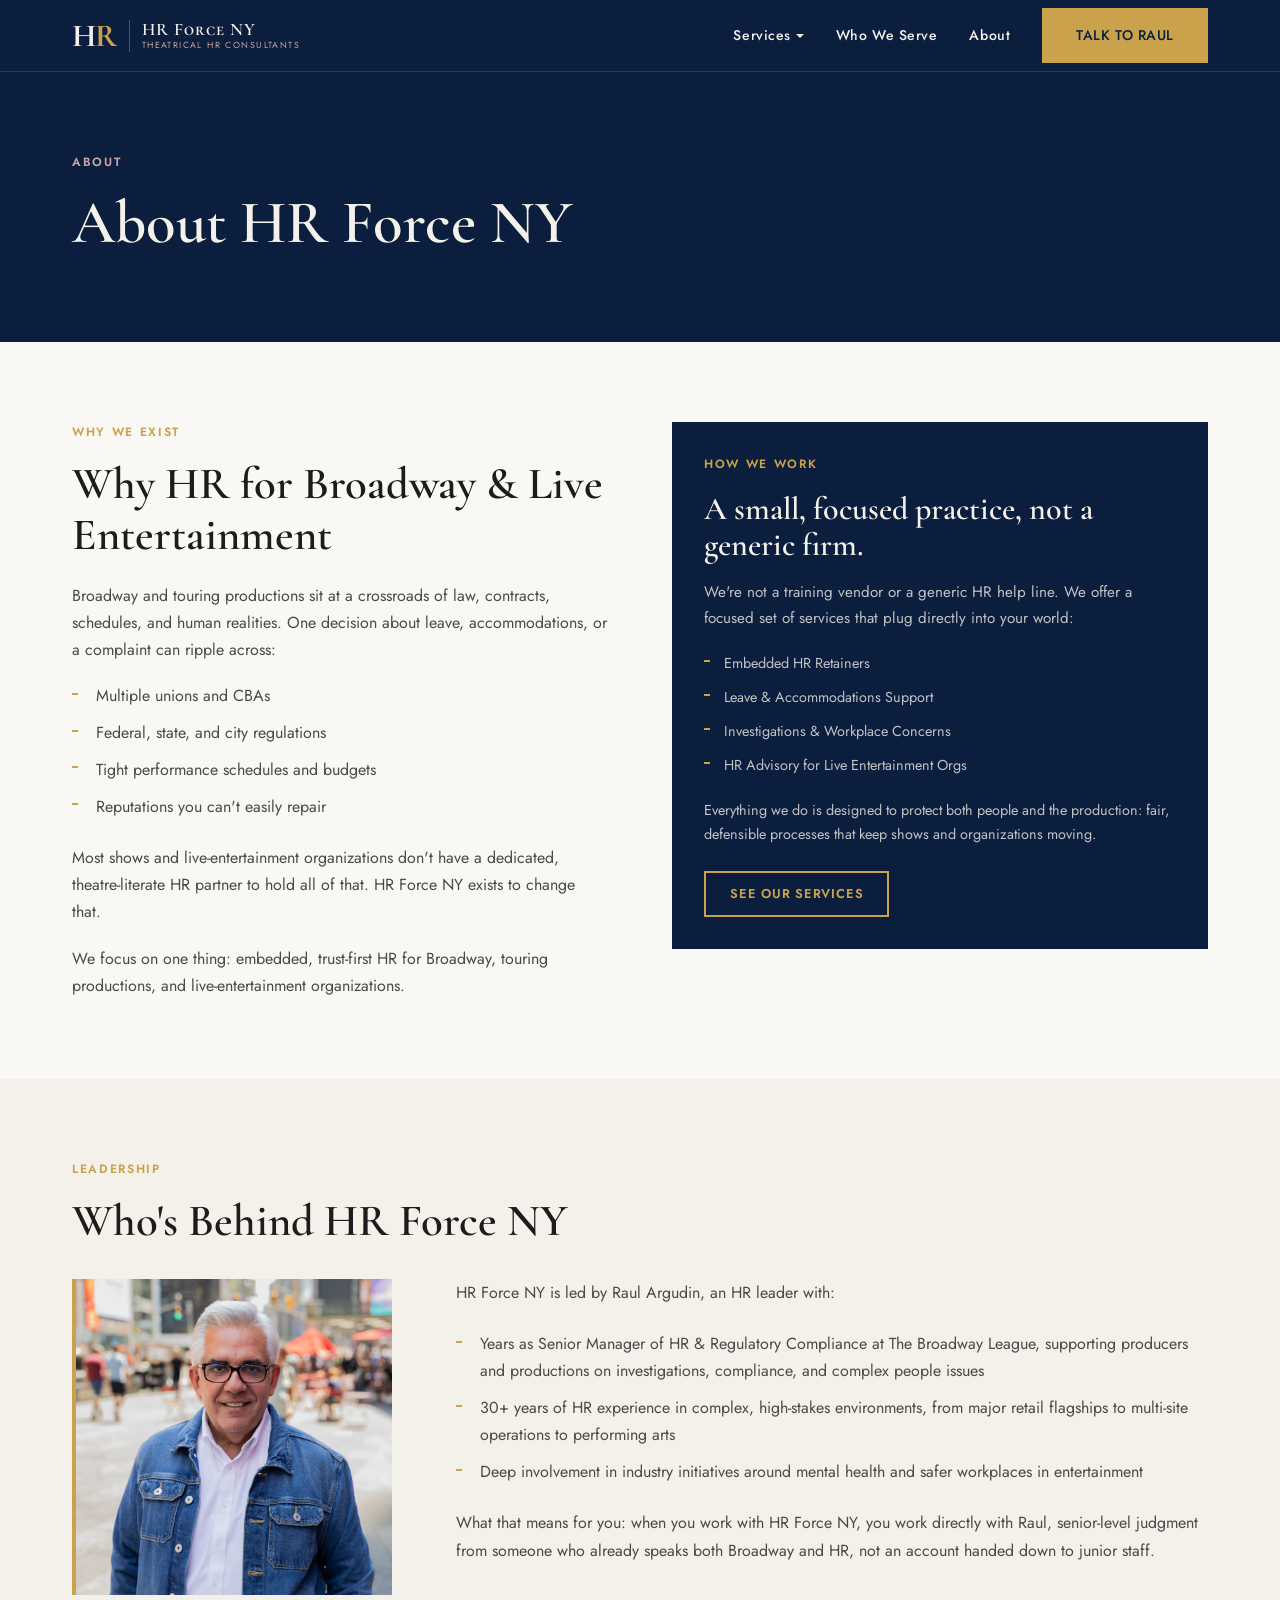
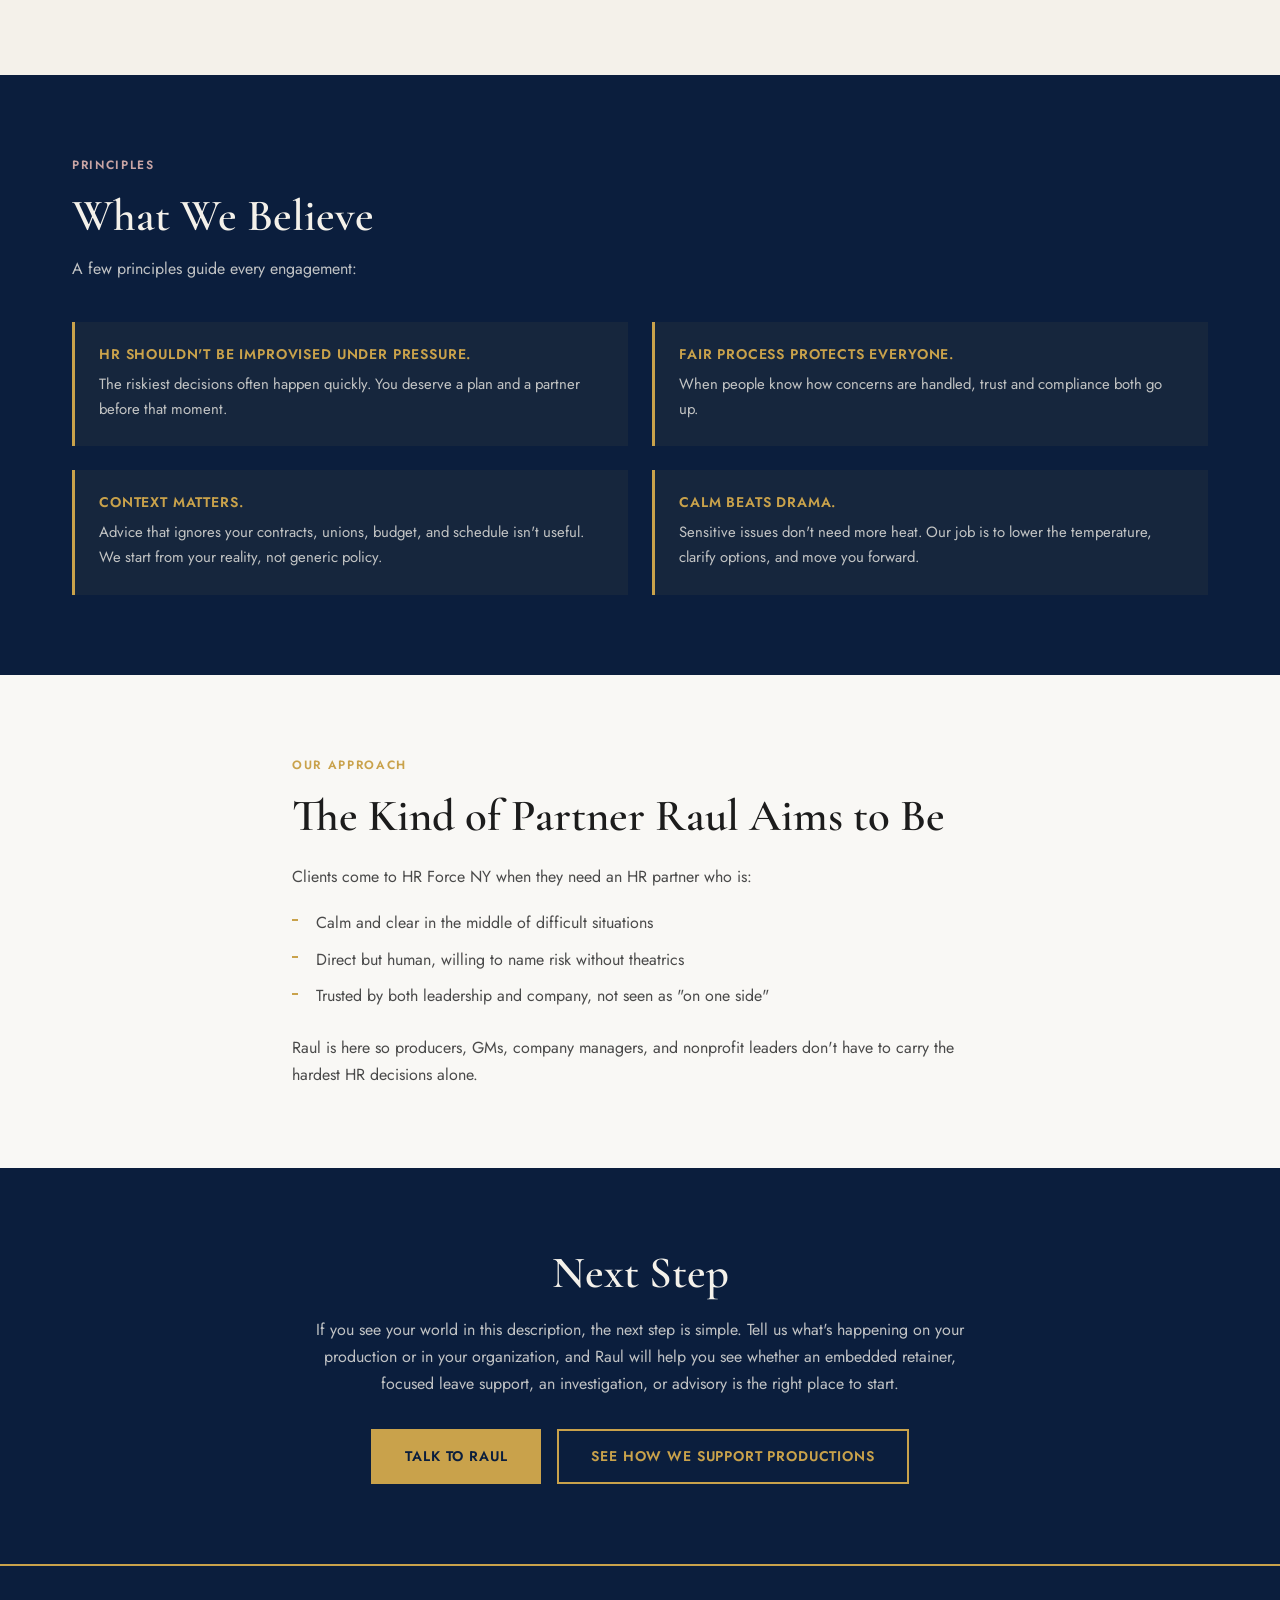
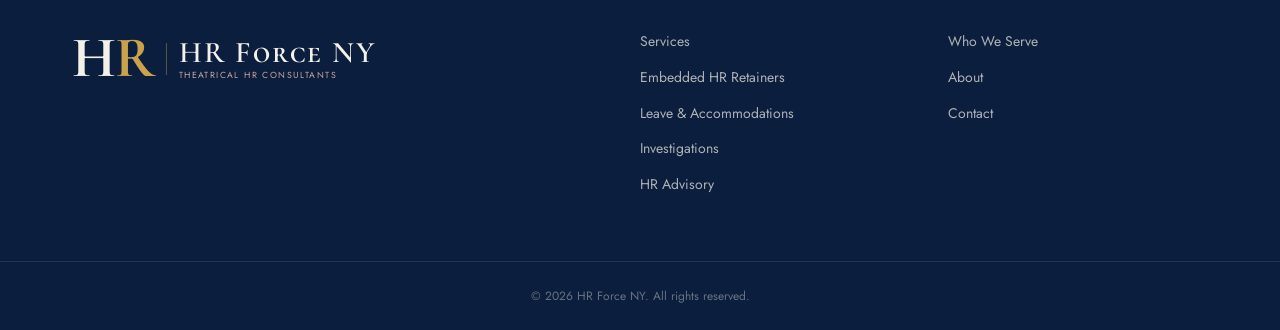
==== about/index.html @ 16d162a9 "Design overhaul: hero, service pages, who we serve, nav, buttons - Full-bleed editorial hero with B&" ====
<!DOCTYPE html>
<html lang="en">
<head>
  <meta charset="UTF-8">
  <meta name="viewport" content="width=device-width, initial-scale=1.0">
  <title>About: HR Force NY</title>
  <link rel="preconnect" href="https://fonts.googleapis.com">
  <link rel="preconnect" href="https://fonts.gstatic.com" crossorigin>
  <link href="https://fonts.googleapis.com/css2?family=Cormorant+Garamond:ital,wght@0,400;0,600;0,700;1,400;1,600&family=Jost:wght@300;400;500;600&display=swap" rel="stylesheet">
  <link rel="stylesheet" href="/css/styles.css">
</head>
<body>

<header class="site-header">
  <div class="header-inner">
    <a href="/" class="logo-wordmark">
      <span class="logo-monogram"><span class="mono-h">H</span><span class="mono-r">R</span></span>
      <span class="logo-divider"></span>
      <span class="logo-text">
        <span class="logo-name">HR Force NY</span>
        <span class="logo-tagline">Theatrical HR Consultants</span>
      </span>
    </a>
    <nav class="main-nav">
      <div class="nav-dropdown">
        <a href="/services/">Services</a>
        <div class="dropdown-menu">
          <a href="/services/embedded-hr-retainers/">Embedded HR Retainers</a>
          <a href="/services/leave-accommodations/">Leave &amp; Accommodations Support</a>
          <a href="/services/investigations/">Investigations &amp; Workplace Concerns</a>
          <a href="/services/advisory/">HR Advisory for Live Entertainment Orgs</a>
        </div>
      </div>
      <a href="/who-we-serve/">Who We Serve</a>
      <a href="/about/">About</a>
      <a href="/contact/" class="btn-gold">Talk to Raul</a>
    </nav>
  </div>
</header>

<!-- HERO -->
<section class="section-navy page-header">
  <div class="container">
    <span class="eyebrow">About</span>
    <h1>About HR Force NY</h1>
  </div>
</section>

<!-- WHY HR FOR BROADWAY -->
<section class="section-page-bg section-pad">
  <div class="container">
    <div style="display:grid;grid-template-columns:1fr 1fr;gap:4rem;align-items:start;">
      <div>
        <span class="eyebrow">Why We Exist</span>
        <h2 style="margin-bottom:1.25rem;">Why HR for Broadway &amp; Live Entertainment</h2>
        <p style="color:var(--text-mid);">Broadway and touring productions sit at a crossroads of law, contracts, schedules, and human realities. One decision about leave, accommodations, or a complaint can ripple across:</p>
        <ul class="bullet-list" style="margin-top:1rem;">
          <li>Multiple unions and CBAs</li>
          <li>Federal, state, and city regulations</li>
          <li>Tight performance schedules and budgets</li>
          <li>Reputations you can't easily repair</li>
        </ul>
        <p style="margin-top:1.5rem;color:var(--text-mid);">Most shows and live-entertainment organizations don't have a dedicated, theatre-literate HR partner to hold all of that. HR Force NY exists to change that.</p>
        <p style="color:var(--text-mid);">We focus on one thing: embedded, trust-first HR for Broadway, touring productions, and live-entertainment organizations.</p>
      </div>
      <div style="padding:2rem;background:var(--navy);color:var(--cream);">
        <span class="eyebrow">How We Work</span>
        <h3 style="color:var(--cream);margin-bottom:1rem;">A small, focused practice, not a generic firm.</h3>
        <p style="color:rgba(244,241,234,0.78);font-size:0.95rem;">We're not a training vendor or a generic HR help line. We offer a focused set of services that plug directly into your world:</p>
        <ul style="margin-top:1rem;display:flex;flex-direction:column;gap:0.6rem;">
          <li style="color:rgba(244,241,234,0.78);font-size:0.9rem;padding-left:1.25rem;position:relative;"><span style="position:absolute;left:0;top:0.6em;width:6px;height:2px;background:var(--gold);display:block;"></span>Embedded HR Retainers</li>
          <li style="color:rgba(244,241,234,0.78);font-size:0.9rem;padding-left:1.25rem;position:relative;"><span style="position:absolute;left:0;top:0.6em;width:6px;height:2px;background:var(--gold);display:block;"></span>Leave &amp; Accommodations Support</li>
          <li style="color:rgba(244,241,234,0.78);font-size:0.9rem;padding-left:1.25rem;position:relative;"><span style="position:absolute;left:0;top:0.6em;width:6px;height:2px;background:var(--gold);display:block;"></span>Investigations &amp; Workplace Concerns</li>
          <li style="color:rgba(244,241,234,0.78);font-size:0.9rem;padding-left:1.25rem;position:relative;"><span style="position:absolute;left:0;top:0.6em;width:6px;height:2px;background:var(--gold);display:block;"></span>HR Advisory for Live Entertainment Orgs</li>
        </ul>
        <p style="margin-top:1.25rem;color:rgba(244,241,234,0.78);font-size:0.9rem;">Everything we do is designed to protect both people and the production: fair, defensible processes that keep shows and organizations moving.</p>
        <div style="margin-top:1.5rem;">
          <a href="/services/" class="btn-outline" style="font-size:0.8rem;padding:0.65rem 1.5rem;">See our services</a>
        </div>
      </div>
    </div>
  </div>
</section>

<!-- WHO'S BEHIND HR FORCE NY -->
<section class="section-cream section-pad">
  <div class="container">
    <span class="eyebrow">Leadership</span>
    <h2 style="margin-bottom:0.5rem;">Who's Behind HR Force NY</h2>
    <div class="leader-bio">
      <div class="leader-photo">
        <img src="/images/raul-portrait.jpg" alt="Raul, founder of HR Force NY">
      </div>
      <div>
        <p style="color:var(--text-mid);margin-bottom:1.5rem;">HR Force NY is led by Raul Argudin, an HR leader with:</p>
        <ul class="bullet-list">
          <li>Years as Senior Manager of HR &amp; Regulatory Compliance at The Broadway League, supporting producers and productions on investigations, compliance, and complex people issues</li>
          <li>30+ years of HR experience in complex, high-stakes environments, from major retail flagships to multi-site operations to performing arts</li>
          <li>Deep involvement in industry initiatives around mental health and safer workplaces in entertainment</li>
        </ul>
        <p style="margin-top:1.5rem;color:var(--text-mid);">What that means for you: when you work with HR Force NY, you work directly with Raul, senior-level judgment from someone who already speaks both Broadway and HR, not an account handed down to junior staff.</p>
      </div>
    </div>
  </div>
</section>

<!-- WHAT WE BELIEVE -->
<section class="section-navy section-pad">
  <div class="container">
    <span class="eyebrow">Principles</span>
    <h2 style="margin-bottom:0.75rem;">What We Believe</h2>
    <p style="color:rgba(244,241,234,0.78);max-width:600px;margin-bottom:0.5rem;">A few principles guide every engagement:</p>
    <div class="principles-grid">
      <div class="principle-card">
        <h4>HR shouldn't be improvised under pressure.</h4>
        <p>The riskiest decisions often happen quickly. You deserve a plan and a partner before that moment.</p>
      </div>
      <div class="principle-card">
        <h4>Fair process protects everyone.</h4>
        <p>When people know how concerns are handled, trust and compliance both go up.</p>
      </div>
      <div class="principle-card">
        <h4>Context matters.</h4>
        <p>Advice that ignores your contracts, unions, budget, and schedule isn't useful. We start from your reality, not generic policy.</p>
      </div>
      <div class="principle-card">
        <h4>Calm beats drama.</h4>
        <p>Sensitive issues don't need more heat. Our job is to lower the temperature, clarify options, and move you forward.</p>
      </div>
    </div>
  </div>
</section>

<!-- THE KIND OF PARTNER -->
<section class="section-page-bg section-pad">
  <div class="container" style="max-width:760px;">
    <span class="eyebrow">Our Approach</span>
    <h2 style="margin-bottom:1.25rem;">The Kind of Partner Raul Aims to Be</h2>
    <p style="color:var(--text-mid);">Clients come to HR Force NY when they need an HR partner who is:</p>
    <ul class="bullet-list" style="margin:1rem 0 1.5rem;">
      <li>Calm and clear in the middle of difficult situations</li>
      <li>Direct but human, willing to name risk without theatrics</li>
      <li>Trusted by both leadership and company, not seen as "on one side"</li>
    </ul>
    <p style="color:var(--text-mid);">Raul is here so producers, GMs, company managers, and nonprofit leaders don't have to carry the hardest HR decisions alone.</p>
  </div>
</section>

<!-- NEXT STEP -->
<section class="section-navy cta-band">
  <div class="container">
    <h2>Next Step</h2>
    <p>If you see your world in this description, the next step is simple. Tell us what's happening on your production or in your organization, and Raul will help you see whether an embedded retainer, focused leave support, an investigation, or advisory is the right place to start.</p>
    <div class="btn-row">
      <a href="/contact/" class="btn-gold">Talk to Raul</a>
      <a href="/services/" class="btn-outline">See how we support productions</a>
    </div>
  </div>
</section>

<footer class="site-footer">
  <div class="footer-inner">
    <div class="footer-logo">
      <a href="/" class="logo-wordmark footer-wordmark">
        <span class="logo-monogram"><span class="mono-h">H</span><span class="mono-r">R</span></span>
        <span class="logo-divider"></span>
        <span class="logo-text">
          <span class="logo-name">HR Force NY</span>
          <span class="logo-tagline">Theatrical HR Consultants</span>
        </span>
      </a>
    </div>
    <nav class="footer-nav">
      <a href="/services/">Services</a>
      <a href="/services/embedded-hr-retainers/">Embedded HR Retainers</a>
      <a href="/services/leave-accommodations/">Leave &amp; Accommodations</a>
      <a href="/services/investigations/">Investigations</a>
      <a href="/services/advisory/">HR Advisory</a>
    </nav>
    <nav class="footer-nav">
      <a href="/who-we-serve/">Who We Serve</a>
      <a href="/about/">About</a>
      <a href="/contact/">Contact</a>
    </nav>
  </div>
  <div class="footer-legal">
    <p>&copy; 2026 HR Force NY. All rights reserved.</p>
  </div>
</footer>

</body>
</html>
---- css/styles.css ----
/* ============================================================
   HR Force NY — Shared Stylesheet
   ============================================================ */

*, *::before, *::after {
  box-sizing: border-box;
  margin: 0;
  padding: 0;
}

:root {
  --navy:     #0B1E3D;
  --gold:     #C9A24B;
  --cream:    #F4F1EA;
  --rose:     #C9A5A5;
  --page-bg:  #F9F8F5;
  --white:    #FFFFFF;
  --text-dark: #1C1C1C;
  --text-mid:  #4A4A4A;
  --text-light: #D4CEC5;
  --max-width: 1200px;
}

html {
  font-size: 16px;
  -webkit-font-smoothing: antialiased;
}

body {
  font-family: 'Jost', sans-serif;
  font-weight: 400;
  color: var(--text-dark);
  background: var(--page-bg);
  line-height: 1.7;
}

img {
  max-width: 100%;
  display: block;
}

a {
  color: inherit;
  text-decoration: none;
}

/* ============================================================
   LAYOUT
   ============================================================ */

.container {
  max-width: var(--max-width);
  margin: 0 auto;
  padding: 0 2rem;
}

.section-navy    { background: var(--navy); color: var(--cream); }
.section-cream   { background: var(--cream); color: var(--text-dark); }
.section-white   { background: var(--white); color: var(--text-dark); }
.section-page-bg { background: var(--page-bg); color: var(--text-dark); }

.section-pad   { padding: 5rem 0; }
.section-pad-lg { padding: 7rem 0; }

/* ============================================================
   TYPOGRAPHY
   ============================================================ */

h1, h2, h3, h4 {
  font-family: 'Cormorant Garamond', Georgia, serif;
  line-height: 1.15;
  font-weight: 600;
}

h1 { font-size: clamp(2.4rem, 5vw, 3.8rem); }
h2 { font-size: clamp(1.8rem, 3.5vw, 2.8rem); }
h3 { font-size: clamp(1.4rem, 2.5vw, 2rem); }
h4 { font-size: 1.2rem; }

p { margin-bottom: 1.2rem; }
p:last-child { margin-bottom: 0; }

.eyebrow {
  font-family: 'Jost', sans-serif;
  font-size: 0.75rem;
  font-weight: 600;
  letter-spacing: 0.14em;
  text-transform: uppercase;
  margin-bottom: 1rem;
  display: block;
}

.section-navy .eyebrow  { color: var(--rose); }
.section-cream .eyebrow { color: var(--gold); }
.section-white .eyebrow { color: var(--gold); }
.section-page-bg .eyebrow { color: var(--gold); }

.section-navy h1,
.section-navy h2,
.section-navy h3,
.section-navy h4 { color: var(--cream); }

.section-navy p,
.section-navy li { color: rgba(244, 241, 234, 0.82); }

ul {
  list-style: none;
}

.bullet-list li {
  padding-left: 1.5rem;
  position: relative;
  margin-bottom: 0.6rem;
  color: var(--text-mid);
}

.bullet-list li::before {
  content: '';
  position: absolute;
  left: 0;
  top: 0.65em;
  width: 6px;
  height: 2px;
  background: var(--gold);
}

.section-navy .bullet-list li { color: rgba(244, 241, 234, 0.82); }
.section-navy .bullet-list li::before { background: var(--gold); }

/* ============================================================
   BUTTONS
   ============================================================ */

.btn-gold {
  display: inline-block;
  background: var(--gold);
  color: var(--navy);
  font-family: 'Jost', sans-serif;
  font-weight: 600;
  font-size: 0.875rem;
  letter-spacing: 0.06em;
  text-transform: uppercase;
  padding: 0.85rem 2rem;
  border: 2px solid var(--gold);
  cursor: pointer;
  transition: background 0.2s, color 0.2s;
  text-decoration: none;
}

.btn-gold:hover {
  background: #b88e3b;
  border-color: #b88e3b;
  color: var(--page-bg);
}

.btn-outline {
  display: inline-block;
  background: transparent;
  color: var(--gold);
  font-family: 'Jost', sans-serif;
  font-weight: 600;
  font-size: 0.875rem;
  letter-spacing: 0.06em;
  text-transform: uppercase;
  padding: 0.85rem 2rem;
  border: 2px solid var(--gold);
  cursor: pointer;
  transition: background 0.2s, color 0.2s;
  text-decoration: none;
}

.btn-outline:hover {
  background: var(--gold);
  color: var(--navy);
}

.btn-row {
  display: flex;
  flex-wrap: wrap;
  gap: 1rem;
  align-items: center;
  margin-top: 2rem;
}

/* ============================================================
   HEADER / NAV
   ============================================================ */

.site-header {
  position: sticky;
  top: 0;
  z-index: 100;
  background: var(--navy);
  height: 72px;
  border-bottom: 1px solid rgba(201, 162, 75, 0.2);
}

.header-inner {
  max-width: var(--max-width);
  margin: 0 auto;
  padding: 0 2rem;
  height: 100%;
  display: flex;
  align-items: center;
  justify-content: space-between;
}

.logo-link img {
  height: 48px;
  width: auto;
}

/* Horizontal text wordmark for nav */
.logo-wordmark {
  display: flex;
  align-items: center;
  gap: 0.75rem;
  text-decoration: none;
  line-height: 1;
}
.logo-wordmark .logo-monogram {
  font-family: 'Cormorant Garamond', serif;
  font-size: 2rem;
  font-weight: 700;
  line-height: 1;
  letter-spacing: -0.02em;
}
.logo-wordmark .logo-monogram .mono-h { color: var(--cream); }
.logo-wordmark .logo-monogram .mono-r { color: var(--gold); }
.logo-wordmark .logo-divider {
  width: 1px;
  height: 32px;
  background: rgba(201,162,75,0.4);
}
.logo-wordmark .logo-text {
  display: flex;
  flex-direction: column;
  gap: 0.15rem;
}
.logo-wordmark .logo-name {
  font-family: 'Cormorant Garamond', serif;
  font-variant-caps: small-caps;
  font-size: 1.1rem;
  font-weight: 600;
  letter-spacing: 0.06em;
  color: var(--cream);
  line-height: 1;
}
.logo-wordmark .logo-tagline {
  font-family: 'Jost', sans-serif;
  font-size: 0.55rem;
  font-weight: 400;
  letter-spacing: 0.16em;
  text-transform: uppercase;
  color: var(--rose);
  line-height: 1;
}

.main-nav {
  display: flex;
  align-items: center;
  gap: 2rem;
}

.main-nav a {
  font-family: 'Jost', sans-serif;
  font-size: 0.875rem;
  font-weight: 500;
  letter-spacing: 0.04em;
  color: var(--cream);
  text-decoration: none;
  transition: color 0.2s;
}

.main-nav a:hover {
  color: var(--gold);
}

.main-nav .btn-gold {
  color: var(--navy);
}

.main-nav .btn-gold:hover {
  color: var(--page-bg);
}

/* Services dropdown */
.nav-dropdown {
  position: relative;
}
.nav-dropdown > a {
  display: flex;
  align-items: center;
  gap: 0.3rem;
}
.nav-dropdown > a::after {
  content: '';
  display: inline-block;
  width: 0;
  height: 0;
  border-left: 4px solid transparent;
  border-right: 4px solid transparent;
  border-top: 4px solid currentColor;
  margin-top: 1px;
  transition: transform 0.2s;
}
.nav-dropdown:hover > a::after,
.nav-dropdown:focus-within > a::after {
  transform: rotate(180deg);
}
.dropdown-menu {
  display: none;
  position: absolute;
  top: 100%;
  left: 0;
  background: var(--navy);
  border: 1px solid rgba(201,162,75,0.3);
  border-top: 2px solid var(--gold);
  min-width: 260px;
  z-index: 200;
  padding: 0.5rem 0;
  padding-top: 0.75rem;
}
.nav-dropdown:hover .dropdown-menu,
.nav-dropdown:focus-within .dropdown-menu {
  display: block;
}
.dropdown-menu a {
  display: block;
  padding: 0.65rem 1.25rem;
  font-size: 0.8rem;
  letter-spacing: 0.03em;
  white-space: nowrap;
  border-bottom: 1px solid rgba(255,255,255,0.05);
}
.dropdown-menu a:last-child {
  border-bottom: none;
}
.dropdown-menu a:hover {
  background: rgba(201,162,75,0.08);
  color: var(--gold);
}

/* ============================================================
   FOOTER
   ============================================================ */

.site-footer {
  background: var(--navy);
  border-top: 2px solid var(--gold);
}

.footer-inner {
  max-width: var(--max-width);
  margin: 0 auto;
  padding: 4rem 2rem;
  display: grid;
  grid-template-columns: 2fr 1fr 1fr;
  gap: 3rem;
}

.footer-logo img {
  height: 52px;
  width: auto;
  margin-bottom: 1rem;
}

.footer-wordmark {
  margin-bottom: 0.5rem;
}

.footer-wordmark .logo-monogram {
  font-size: 3.6rem;
}

.footer-wordmark .logo-name {
  font-size: 1.875rem;
}

.footer-logo p {
  font-family: 'Jost', sans-serif;
  font-size: 0.8rem;
  letter-spacing: 0.08em;
  text-transform: uppercase;
  color: var(--rose);
  margin: 0;
}

.footer-nav {
  display: flex;
  flex-direction: column;
  gap: 0.75rem;
}

.footer-nav a {
  font-family: 'Jost', sans-serif;
  font-size: 0.875rem;
  color: rgba(244, 241, 234, 0.7);
  text-decoration: none;
  transition: color 0.2s;
}

.footer-nav a:hover {
  color: var(--gold);
}

.footer-legal {
  border-top: 1px solid rgba(244, 241, 234, 0.1);
  padding: 1.5rem 2rem;
  text-align: center;
}

.footer-legal p {
  font-family: 'Jost', sans-serif;
  font-size: 0.75rem;
  color: rgba(244, 241, 234, 0.4);
  margin: 0;
}

/* ============================================================
   HERO
   ============================================================ */

.hero {
  padding: 7rem 0 6rem;
}

.hero h1 {
  margin-bottom: 1.5rem;
  max-width: 820px;
}

.hero .subhead {
  font-family: 'Jost', sans-serif;
  font-size: 1.15rem;
  font-weight: 300;
  line-height: 1.75;
  color: rgba(244, 241, 234, 0.78);
  max-width: 620px;
  margin-bottom: 0;
}

/* ============================================================
   SERVICE CARDS
   ============================================================ */

.service-card {
  background: var(--white);
  border-left: 4px solid var(--gold);
  padding: 2rem;
  box-shadow: 0 2px 16px rgba(11, 30, 61, 0.06);
  display: flex;
  flex-direction: column;
  gap: 1rem;
}

.service-card h2,
.service-card h3 {
  font-family: 'Cormorant Garamond', Georgia, serif;
  color: var(--navy);
}

.service-card .card-meta {
  font-family: 'Jost', sans-serif;
  font-size: 0.75rem;
  font-weight: 600;
  letter-spacing: 0.1em;
  text-transform: uppercase;
  color: var(--gold);
  margin-bottom: 0.25rem;
}

.service-card p {
  color: var(--text-mid);
  font-size: 0.95rem;
  margin-bottom: 0;
}

.service-card .card-link {
  font-family: 'Jost', sans-serif;
  font-size: 0.875rem;
  font-weight: 600;
  color: var(--navy);
  letter-spacing: 0.04em;
  text-decoration: none;
  border-bottom: 1px solid var(--gold);
  padding-bottom: 1px;
  align-self: flex-start;
  margin-top: auto;
  transition: color 0.2s;
}

.service-card .card-link:hover { color: var(--gold); }

.grid-2 {
  display: grid;
  grid-template-columns: 1fr 1fr;
  gap: 1.5rem;
}

.grid-3 {
  display: grid;
  grid-template-columns: 1fr 1fr 1fr;
  gap: 1.5rem;
}

/* ============================================================
   PULLQUOTE
   ============================================================ */

.intro-statement {
  font-family: 'Cormorant Garamond', serif;
  font-size: clamp(1.8rem, 3.5vw, 2.8rem);
  font-weight: 600;
  line-height: 1.25;
  color: var(--navy);
  max-width: 700px;
  text-wrap: balance;
}

.gold-rule {
  width: 48px;
  height: 2px;
  background: var(--gold);
  margin: 2rem 0;
}

.intro-body-prose .gold-rule {
  margin: 0.75rem 0;
}

.intro-body-grid {
  display: grid;
  grid-template-columns: 1fr 340px;
  gap: 3rem;
  align-items: start;
}

.intro-body-prose p:not(.intro-statement) {
  font-size: 1rem;
  line-height: 1.78;
  color: var(--text-mid);
}

.intro-body-prose p + p {
  margin-top: 1.1rem;
}

.intro-body-prose strong {
  color: var(--text-dark);
  font-weight: 500;
}

.minefield-card {
  background: var(--navy);
  padding: 2rem 1.75rem;
}

.card-eyebrow {
  font-size: 0.65rem;
  font-weight: 600;
  letter-spacing: 0.14em;
  text-transform: uppercase;
  color: var(--gold);
  margin-bottom: 1.25rem;
}

.pressure-list {
  list-style: none;
  display: flex;
  flex-direction: column;
  gap: 0.85rem;
}

.pressure-list li {
  display: flex;
  align-items: flex-start;
  gap: 0.75rem;
  font-size: 0.875rem;
  line-height: 1.5;
  color: rgba(244, 241, 234, 0.85);
}

.pressure-list li::before {
  content: '';
  flex-shrink: 0;
  width: 18px;
  height: 2px;
  background: var(--gold);
  margin-top: 0.6em;
}

.card-divider {
  width: 100%;
  height: 1px;
  background: rgba(201, 162, 75, 0.2);
  margin: 1.5rem 0;
}

.card-tagline {
  font-family: 'Cormorant Garamond', serif;
  font-style: italic;
  font-weight: 600;
  font-size: 0.925rem;
  line-height: 1.6;
  color: rgba(244, 241, 234, 0.6);
}

.pullquote {
  border-left: 3px solid var(--gold);
  padding: 1.5rem 2rem;
  margin: 2.5rem 0 0;
  background: rgba(201, 162, 75, 0.06);
}

.pullquote blockquote {
  font-family: 'Cormorant Garamond', Georgia, serif;
  font-size: 1.3rem;
  font-style: italic;
  line-height: 1.6;
  color: var(--text-dark);
  margin-bottom: 0.75rem;
}

.pullquote cite {
  font-family: 'Jost', sans-serif;
  font-size: 0.8rem;
  letter-spacing: 0.08em;
  text-transform: uppercase;
  color: var(--rose);
  font-style: normal;
}

/* ============================================================
   DIVIDER RULE
   ============================================================ */

.gold-rule {
  border: none;
  border-top: 2px solid var(--gold);
  margin: 3rem 0;
  opacity: 0.4;
}

/* ============================================================
   WHO WE SERVE — AUDIENCE SECTIONS
   ============================================================ */

.audience-section {
  padding: 4.5rem 0;
}

.audience-inner {
  display: grid;
  grid-template-columns: 1fr 1fr;
  gap: 4rem;
  align-items: start;
  margin-top: 1.5rem;
}

.audience-links {
  display: flex;
  flex-direction: column;
  gap: 0.5rem;
  margin-top: 1.5rem;
}

.audience-links a {
  font-family: 'Jost', sans-serif;
  font-size: 0.875rem;
  font-weight: 600;
  color: var(--gold);
  text-decoration: none;
  border-bottom: 1px solid transparent;
  padding-bottom: 1px;
  align-self: flex-start;
  transition: border-color 0.2s;
}

.audience-links a:hover {
  color: var(--navy);
  border-color: var(--navy);
}

/* ============================================================
   HOW IT WORKS — 3 COLUMN
   ============================================================ */

.how-grid {
  display: grid;
  grid-template-columns: 1fr 1fr 1fr;
  gap: 2rem;
  margin-top: 2.5rem;
}

.how-block h4 {
  font-family: 'Jost', sans-serif;
  font-weight: 600;
  font-size: 0.875rem;
  letter-spacing: 0.08em;
  text-transform: uppercase;
  color: var(--gold);
  margin-bottom: 0.75rem;
}

.how-block p,
.how-block li {
  font-size: 0.93rem;
  color: rgba(244, 241, 234, 0.78);
}

/* ============================================================
   PRINCIPLES / BELIEFS CARDS
   ============================================================ */

.principles-grid {
  display: grid;
  grid-template-columns: 1fr 1fr;
  gap: 1.5rem;
  margin-top: 2.5rem;
}

.principle-card {
  border-left: 3px solid var(--gold);
  padding: 1.5rem;
  background: rgba(201, 162, 75, 0.06);
}

.principle-card h4 {
  font-family: 'Jost', sans-serif;
  font-size: 0.875rem;
  font-weight: 600;
  letter-spacing: 0.06em;
  text-transform: uppercase;
  color: var(--gold);
  margin-bottom: 0.6rem;
}

.principle-card p {
  font-size: 0.93rem;
  color: rgba(244, 241, 234, 0.78);
  margin: 0;
}

/* ============================================================
   CTA BAND
   ============================================================ */

.cta-band {
  padding: 5rem 0;
  text-align: center;
}

.cta-band h2 {
  margin-bottom: 1rem;
}

.cta-band p {
  max-width: 680px;
  margin: 0 auto 2rem;
  color: rgba(244, 241, 234, 0.78);
}

.cta-band .btn-row {
  justify-content: center;
}

/* ============================================================
   WHAT'S INCLUDED — SUBSECTIONS
   ============================================================ */

.included-grid {
  display: grid;
  grid-template-columns: 1fr 1fr;
  gap: 2.5rem;
  margin-top: 2.5rem;
}

.included-item h4 {
  font-family: 'Jost', sans-serif;
  font-size: 0.875rem;
  font-weight: 700;
  letter-spacing: 0.06em;
  text-transform: uppercase;
  color: var(--navy);
  margin-bottom: 0.75rem;
  padding-bottom: 0.5rem;
  border-bottom: 1px solid var(--gold);
}

.included-item p,
.included-item li {
  font-size: 0.93rem;
  color: var(--text-mid);
  margin-bottom: 0.4rem;
}

/* ============================================================
   CONTACT FORM
   ============================================================ */

.contact-layout {
  display: grid;
  grid-template-columns: 1fr 1.6fr;
  gap: 5rem;
  align-items: start;
}

.contact-intro h2 {
  color: var(--navy);
  margin-bottom: 1.25rem;
}

.contact-intro p {
  color: var(--text-mid);
  font-size: 0.95rem;
}

.contact-intro .raul-bullets {
  margin-top: 1.5rem;
}

.contact-form-wrap {
  background: var(--white);
  border-left: 4px solid var(--gold);
  padding: 2.5rem;
  box-shadow: 0 2px 20px rgba(11, 30, 61, 0.07);
}

.form-group {
  margin-bottom: 1.25rem;
}

.form-group label {
  display: block;
  font-family: 'Jost', sans-serif;
  font-size: 0.8rem;
  font-weight: 600;
  letter-spacing: 0.07em;
  text-transform: uppercase;
  color: var(--text-dark);
  margin-bottom: 0.4rem;
}

.form-group input,
.form-group select,
.form-group textarea {
  width: 100%;
  font-family: 'Jost', sans-serif;
  font-size: 0.95rem;
  color: var(--text-dark);
  background: var(--page-bg);
  border: 1px solid #D8D4CC;
  padding: 0.75rem 1rem;
  outline: none;
  transition: border-color 0.2s, box-shadow 0.2s;
  appearance: none;
  -webkit-appearance: none;
}

.form-group select {
  background-image: url("data:image/svg+xml,%3Csvg xmlns='http://www.w3.org/2000/svg' width='12' height='8' viewBox='0 0 12 8'%3E%3Cpath d='M1 1l5 5 5-5' stroke='%234A4A4A' stroke-width='1.5' fill='none'/%3E%3C/svg%3E");
  background-repeat: no-repeat;
  background-position: right 1rem center;
  padding-right: 2.5rem;
}

.form-group input:focus,
.form-group select:focus,
.form-group textarea:focus {
  border-color: var(--gold);
  box-shadow: 0 0 0 2px rgba(201, 162, 75, 0.2);
}

.form-group textarea {
  min-height: 120px;
  resize: vertical;
}

.form-submit {
  margin-top: 1.5rem;
}

.form-submit .btn-gold {
  width: 100%;
  text-align: center;
  border: none;
  font-size: 0.875rem;
  padding: 1rem 2rem;
  cursor: pointer;
}

.prefer-email {
  margin-top: 2.5rem;
  padding-top: 2rem;
  border-top: 1px solid rgba(201, 162, 75, 0.3);
}

.prefer-email h3 {
  font-family: 'Jost', sans-serif;
  font-size: 0.875rem;
  font-weight: 600;
  letter-spacing: 0.06em;
  text-transform: uppercase;
  color: var(--navy);
  margin-bottom: 0.5rem;
}

.prefer-email p {
  font-size: 0.9rem;
  color: var(--text-mid);
  margin: 0;
}

/* ============================================================
   HERO BILLBOARD (homepage — two-column, photo bleeds right edge)
   ============================================================ */

.hero-billboard {
  position: relative;
  background: var(--navy);
  display: flex;
  align-items: center;
  min-height: 640px;
  overflow: hidden;
}

.hero-billboard__photo {
  position: absolute;
  inset: 0;
  overflow: hidden;
}

/* Gradient: 100% navy on left, linear fade to transparent at ~62% */
.hero-billboard__photo::before {
  content: '';
  position: absolute;
  inset: 0;
  background: linear-gradient(to right, var(--navy) 0%, var(--navy) 48%, transparent 82%);
  z-index: 1;
  pointer-events: none;
}

.hero-billboard__photo img {
  position: absolute;
  height: 155%;
  width: auto;
  max-width: none;
  top: -45%;
  right: calc(26vw - 607px);
}

.hero-billboard__text {
  position: relative;
  z-index: 2;
  display: flex;
  flex-direction: column;
  justify-content: center;
  padding: 5rem 2rem 5rem max(2rem, calc((100vw - 1200px) / 2 + 2rem));
  max-width: 920px;
  color: var(--cream);
}

.hero-billboard__text .eyebrow { color: var(--rose); }

.hero-billboard__text h1 {
  color: var(--cream);
  font-size: 2.8rem;
  max-width: 700px;
  margin-bottom: 1.25rem;
}

.hero-billboard__text .subhead {
  font-family: 'Jost', sans-serif;
  font-size: 1.1rem;
  font-weight: 300;
  line-height: 1.75;
  color: rgba(244, 241, 234, 0.78);
  max-width: 500px;
  margin-bottom: 0;
}

/* ============================================================
   PHOTO / PORTRAIT TREATMENTS
   ============================================================ */

/* About leadership bio */
.leader-bio {
  display: grid;
  grid-template-columns: 320px 1fr;
  gap: 4rem;
  align-items: start;
  margin-top: 2rem;
}

.leader-photo {
  position: sticky;
  top: 96px;
}

.leader-photo img {
  width: 100%;
  display: block;
  border-left: 4px solid var(--gold);
}

/* Contact portrait */
.contact-portrait {
  margin-bottom: 1.5rem;
}

.contact-portrait img {
  width: 100%;
  max-width: 300px;
  border-left: 3px solid var(--gold);
}

/* ============================================================
   PAGE HEADER (non-hero interior pages)
   ============================================================ */

.page-header {
  padding: 5rem 0 4rem;
}

.page-header h1 {
  margin-bottom: 1.25rem;
}

.page-header .lead {
  font-family: 'Jost', sans-serif;
  font-size: 1.1rem;
  font-weight: 300;
  color: rgba(244, 241, 234, 0.78);
  max-width: 680px;
}

/* ============================================================
   INLINE LINK STYLE
   ============================================================ */

.text-link {
  color: var(--gold);
  border-bottom: 1px solid rgba(201, 162, 75, 0.4);
  padding-bottom: 1px;
  transition: border-color 0.2s;
}

.text-link:hover { border-color: var(--gold); }

/* ============================================================
   RESPONSIVE
   ============================================================ */


@media (max-width: 900px) {
  .grid-2,
  .grid-3,
  .how-grid,
  .principles-grid,
  .included-grid,
  .audience-inner,
  .footer-inner,
  .contact-layout,
  .hero-split,
  .leader-bio {
    grid-template-columns: 1fr;
    gap: 2rem;
  }

  .hero-billboard {
    min-height: auto;
    align-items: center;
  }

  .hero-billboard__photo {
    display: none;
  }

  .hero-billboard__text {
    padding: 4rem 2rem;
    max-width: 100%;
  }

  .hero-billboard__text h1 {
    font-size: clamp(1.75rem, 5vw, 2.8rem);
  }

  .leader-photo {
    position: static;
    max-width: 320px;
  }

  .footer-inner {
    padding: 3rem 2rem;
  }
}

@media (max-width: 768px) {
  .intro-body-grid {
    grid-template-columns: 1fr;
    gap: 2rem;
  }

  .main-nav {
    gap: 1rem;
  }

  .main-nav a:not(.btn-gold) {
    display: none;
  }

  h1 { font-size: 2.2rem; }
  h2 { font-size: 1.75rem; }

  .hero { padding: 4rem 0; }
  .section-pad { padding: 3.5rem 0; }
  .section-pad-lg { padding: 4.5rem 0; }

  .contact-form-wrap { padding: 1.5rem; }
}
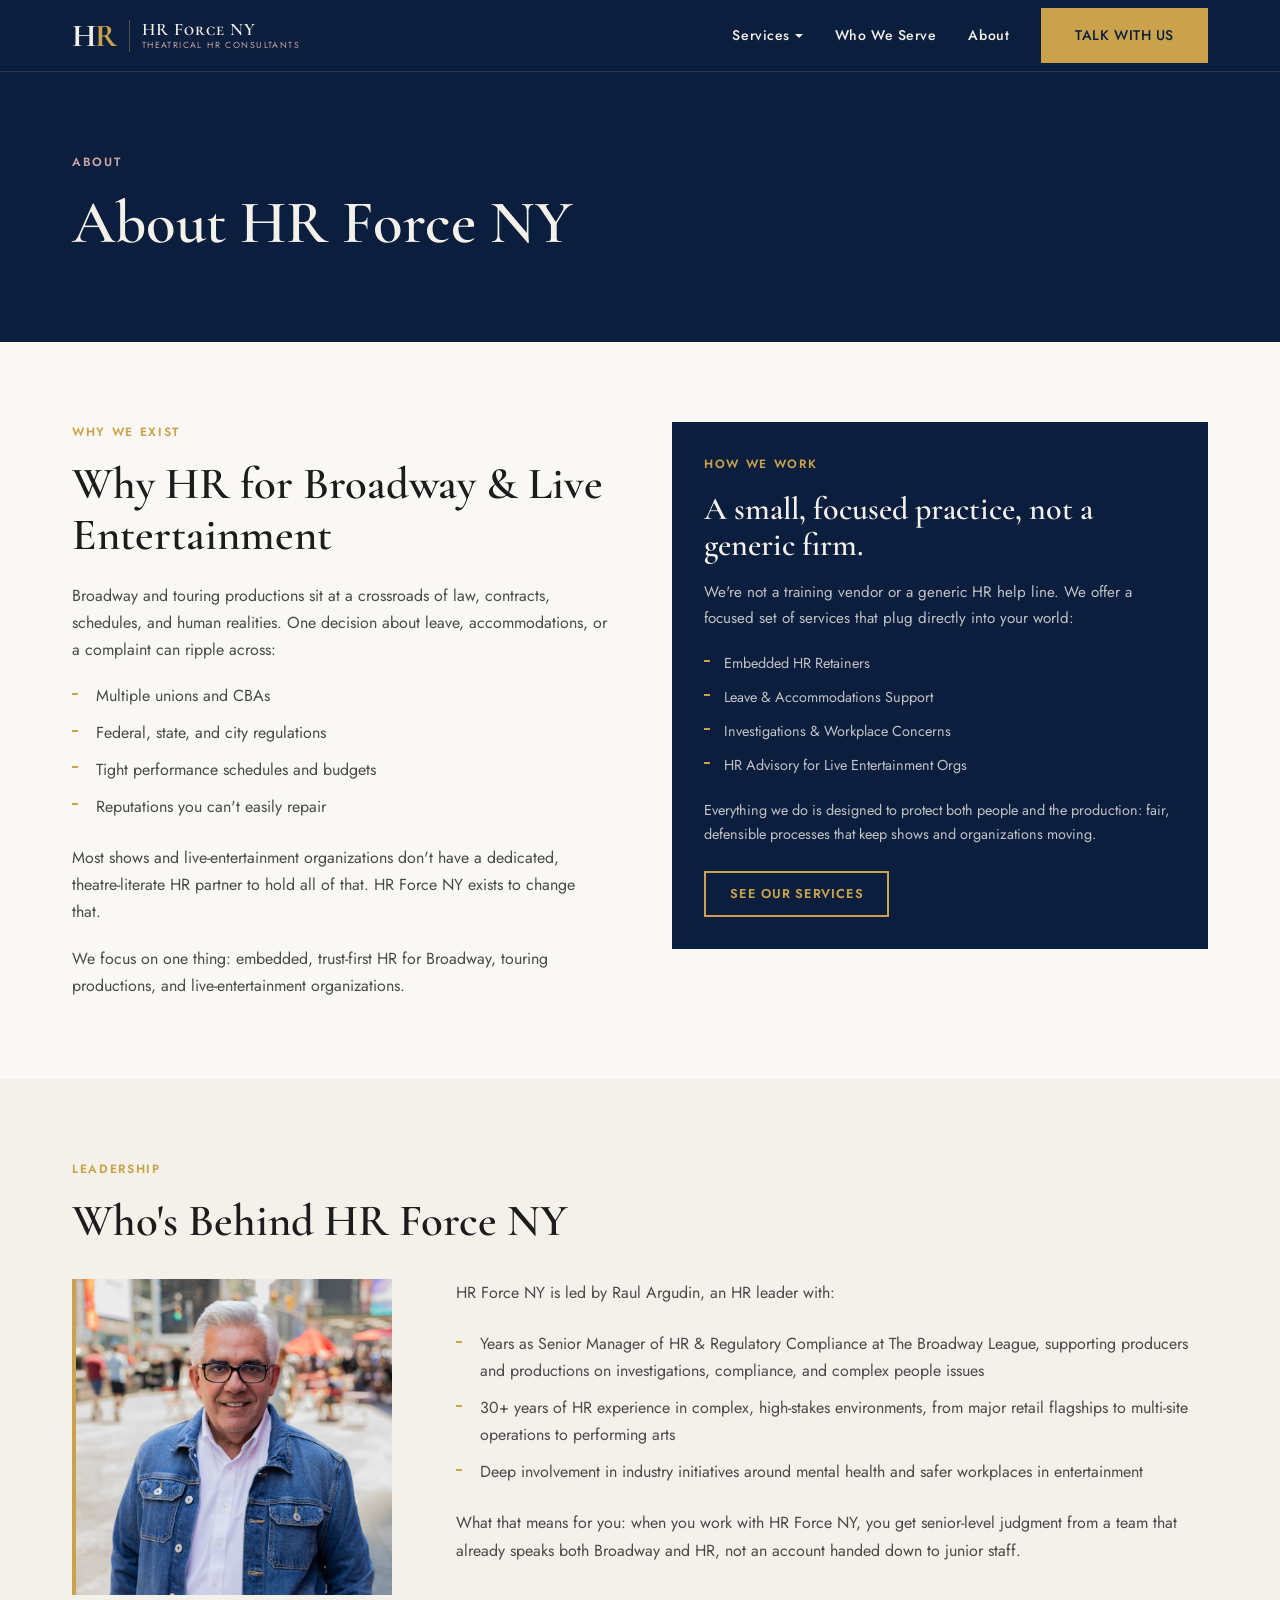
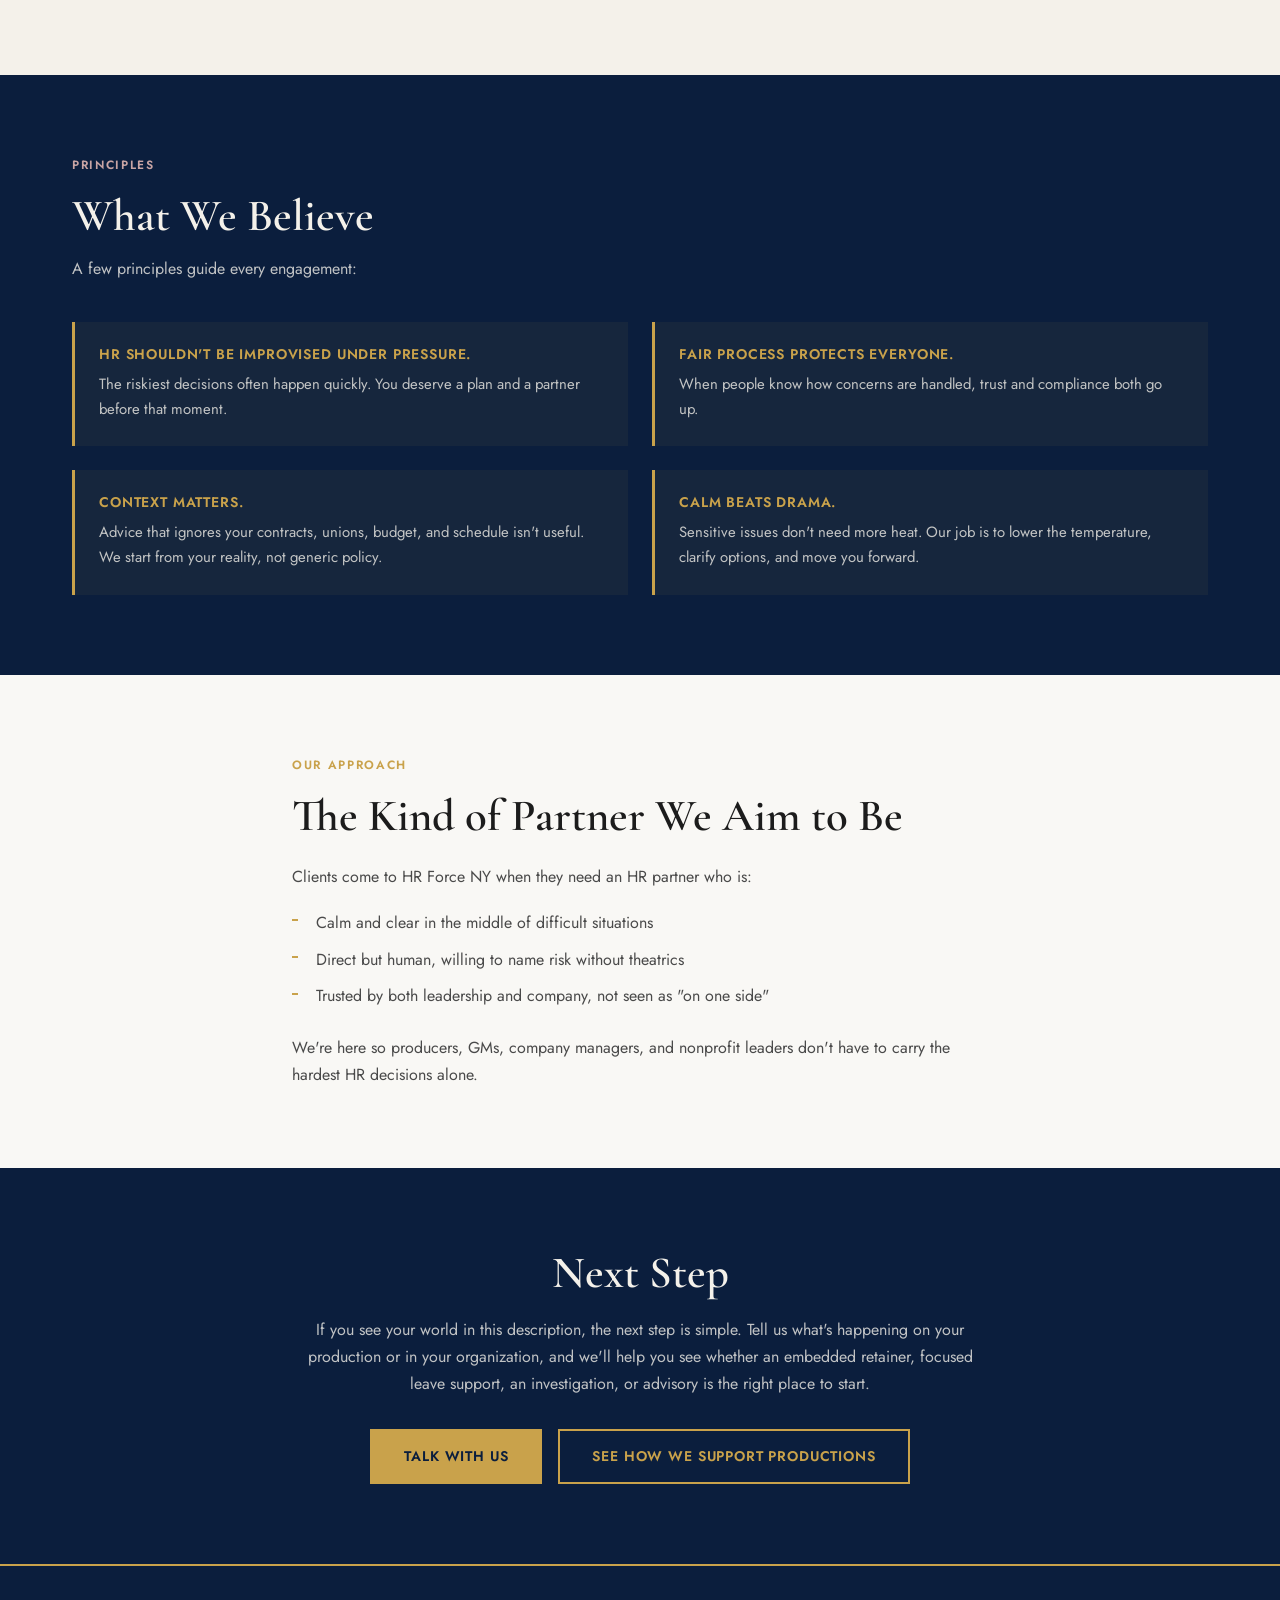
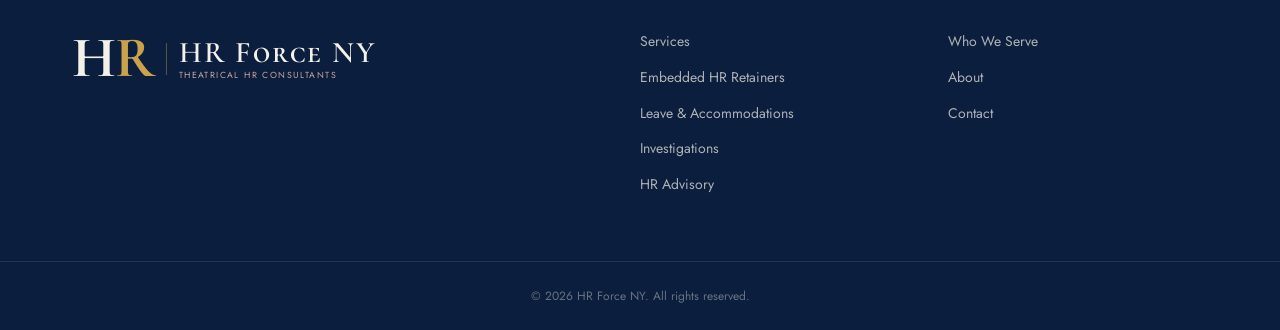
==== commit 27b94304: "Copy revisions: plural voice, CTA rewrite, audience and service edits Sitewide: - Replace all 22 "Ta" ====
--- a/about/index.html
+++ b/about/index.html
@@ -33,7 +33,7 @@
       </div>
       <a href="/who-we-serve/">Who We Serve</a>
       <a href="/about/">About</a>
-      <a href="/contact/" class="btn-gold">Talk to Raul</a>
+      <a href="/contact/" class="btn-gold">Talk with us</a>
     </nav>
   </div>
 </header>
@@ -98,7 +98,7 @@
           <li>30+ years of HR experience in complex, high-stakes environments, from major retail flagships to multi-site operations to performing arts</li>
           <li>Deep involvement in industry initiatives around mental health and safer workplaces in entertainment</li>
         </ul>
-        <p style="margin-top:1.5rem;color:var(--text-mid);">What that means for you: when you work with HR Force NY, you work directly with Raul, senior-level judgment from someone who already speaks both Broadway and HR, not an account handed down to junior staff.</p>
+        <p style="margin-top:1.5rem;color:var(--text-mid);">What that means for you: when you work with HR Force NY, you get senior-level judgment from a team that already speaks both Broadway and HR, not an account handed down to junior staff.</p>
       </div>
     </div>
   </div>
@@ -135,14 +135,14 @@
 <section class="section-page-bg section-pad">
   <div class="container" style="max-width:760px;">
     <span class="eyebrow">Our Approach</span>
-    <h2 style="margin-bottom:1.25rem;">The Kind of Partner Raul Aims to Be</h2>
+    <h2 style="margin-bottom:1.25rem;">The Kind of Partner We Aim to Be</h2>
     <p style="color:var(--text-mid);">Clients come to HR Force NY when they need an HR partner who is:</p>
     <ul class="bullet-list" style="margin:1rem 0 1.5rem;">
       <li>Calm and clear in the middle of difficult situations</li>
       <li>Direct but human, willing to name risk without theatrics</li>
       <li>Trusted by both leadership and company, not seen as "on one side"</li>
     </ul>
-    <p style="color:var(--text-mid);">Raul is here so producers, GMs, company managers, and nonprofit leaders don't have to carry the hardest HR decisions alone.</p>
+    <p style="color:var(--text-mid);">We're here so producers, GMs, company managers, and nonprofit leaders don't have to carry the hardest HR decisions alone.</p>
   </div>
 </section>
 
@@ -150,9 +150,9 @@
 <section class="section-navy cta-band">
   <div class="container">
     <h2>Next Step</h2>
-    <p>If you see your world in this description, the next step is simple. Tell us what's happening on your production or in your organization, and Raul will help you see whether an embedded retainer, focused leave support, an investigation, or advisory is the right place to start.</p>
+    <p>If you see your world in this description, the next step is simple. Tell us what's happening on your production or in your organization, and we'll help you see whether an embedded retainer, focused leave support, an investigation, or advisory is the right place to start.</p>
     <div class="btn-row">
-      <a href="/contact/" class="btn-gold">Talk to Raul</a>
+      <a href="/contact/" class="btn-gold">Talk with us</a>
       <a href="/services/" class="btn-outline">See how we support productions</a>
     </div>
   </div>
--- a/css/styles.css
+++ b/css/styles.css
@@ -978,6 +978,10 @@
   color: rgba(244, 241, 234, 0.78);
   max-width: 500px;
   margin-bottom: 0;
+}
+
+.hero-billboard__text .subhead + .subhead {
+  margin-top: 1.1rem;
 }
 
 /* ============================================================
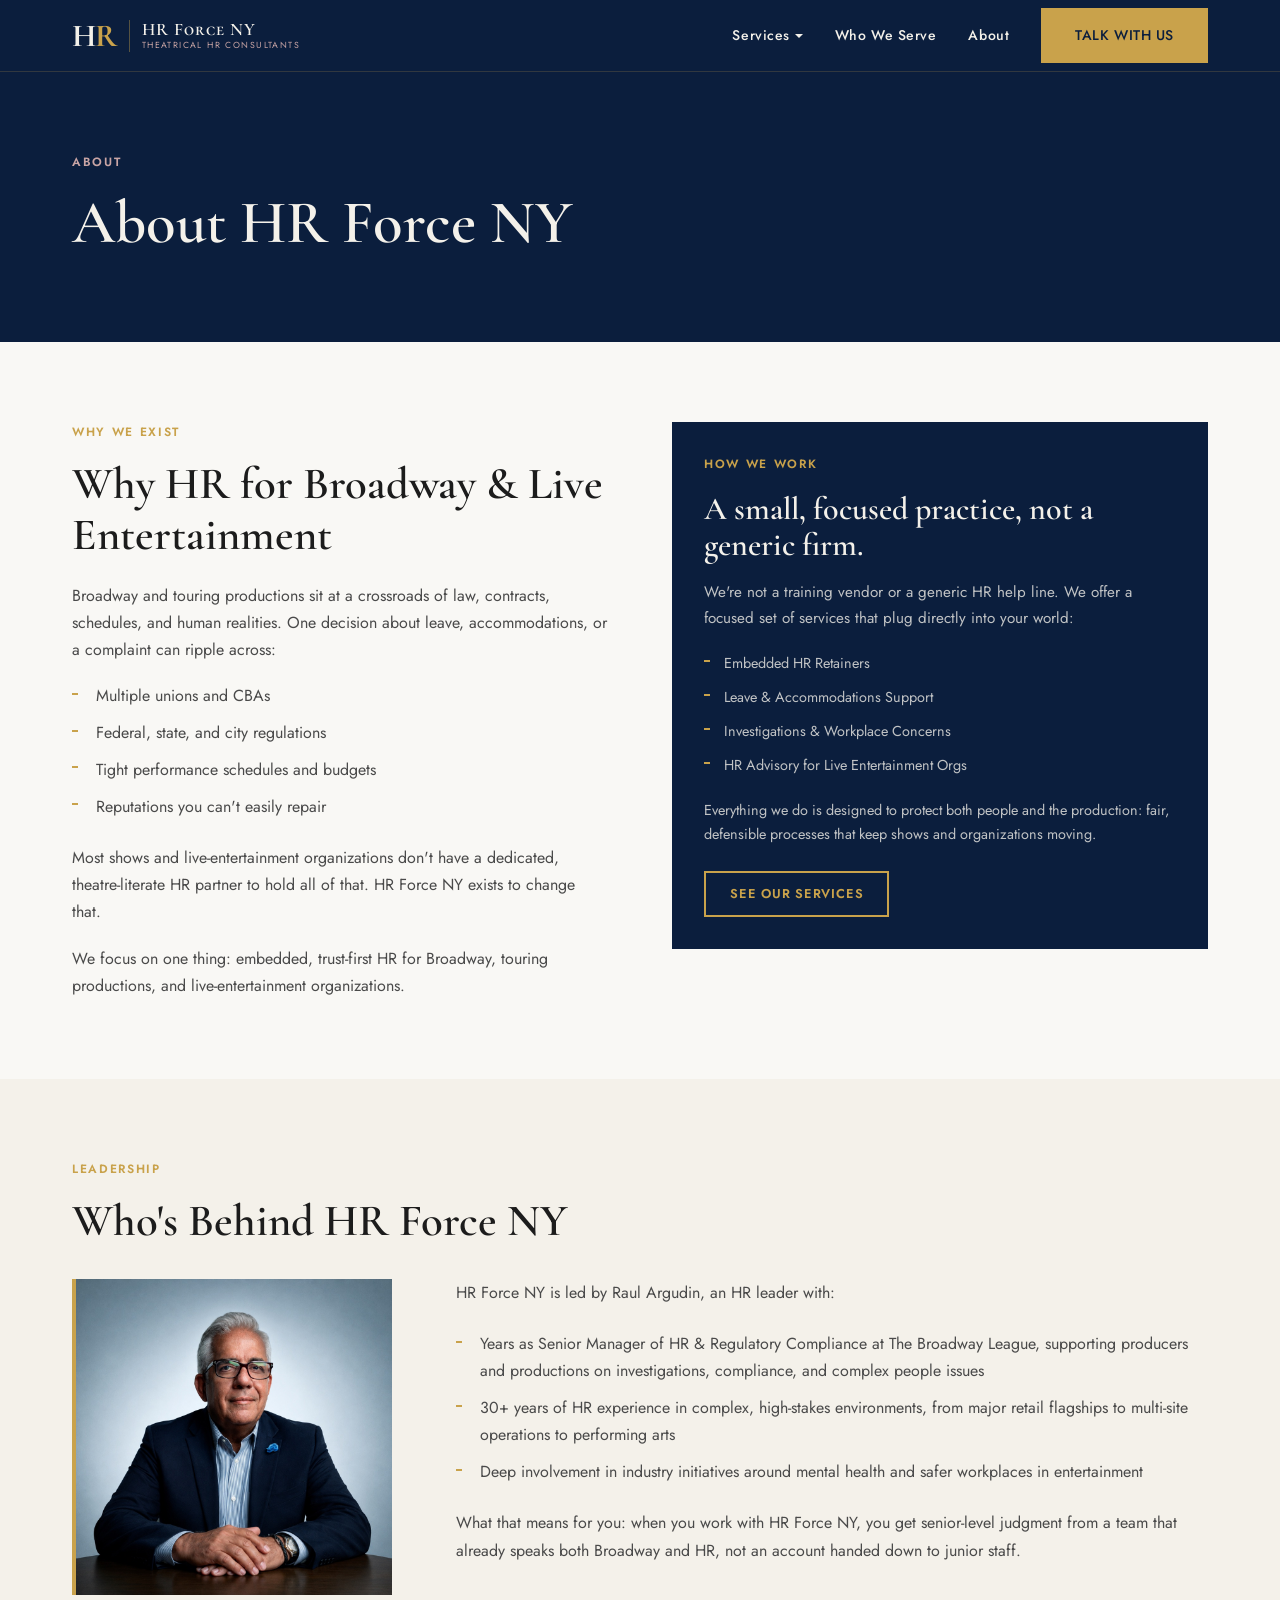
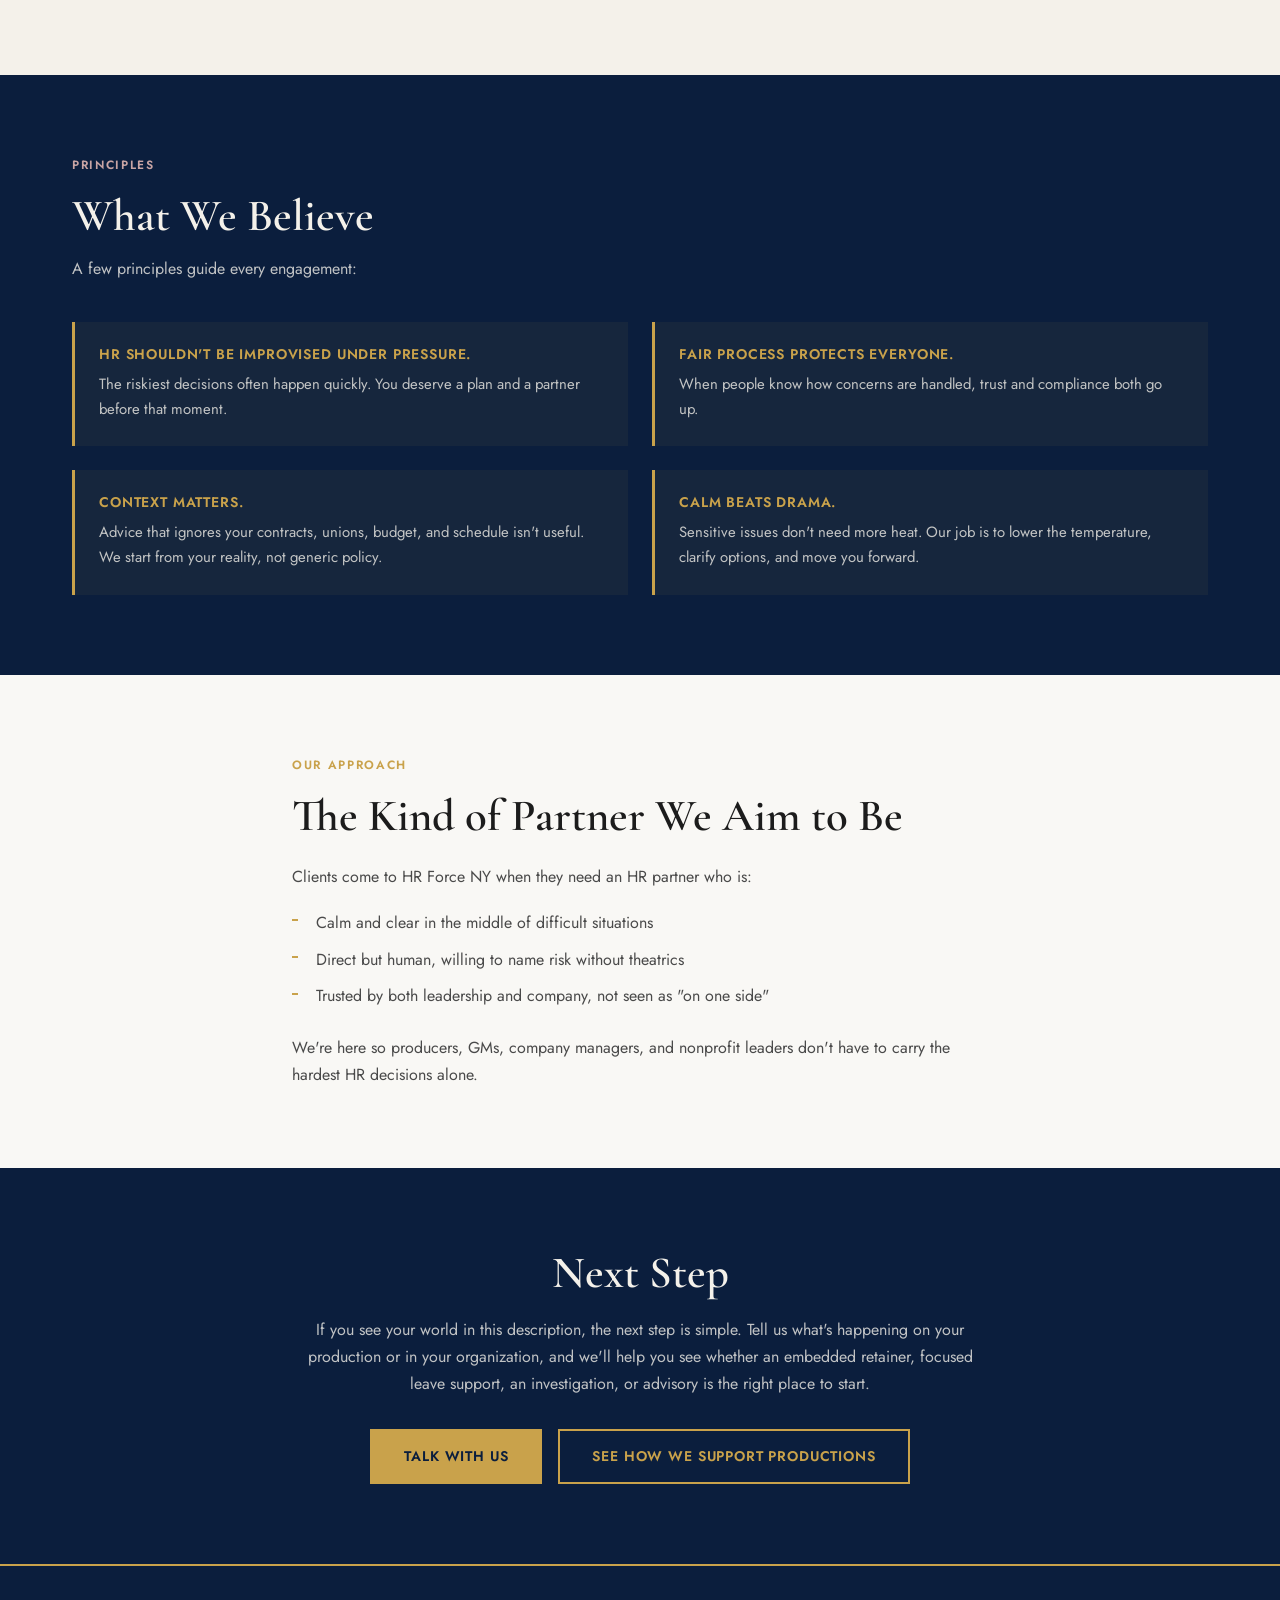
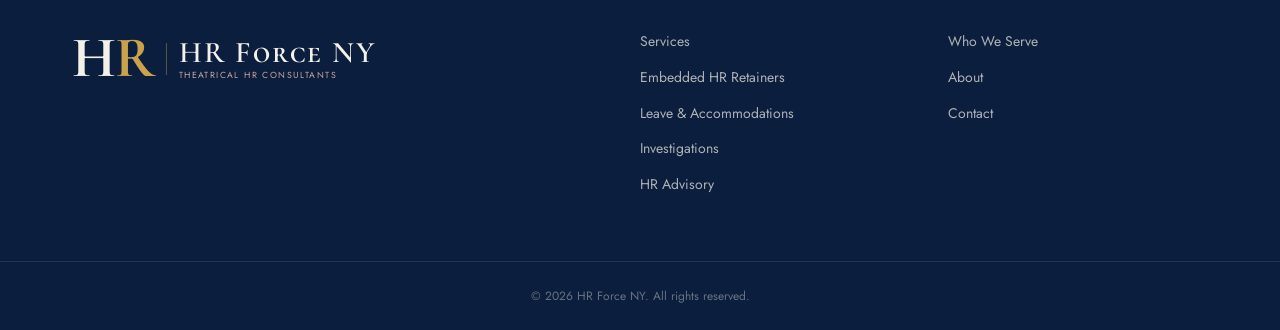
==== commit 7fe83eb5: "Add formal studio portrait to About page Replaces the casual street portrait in the "Who's Behind HR" ====
--- a/about/index.html
+++ b/about/index.html
@@ -89,7 +89,7 @@
     <h2 style="margin-bottom:0.5rem;">Who's Behind HR Force NY</h2>
     <div class="leader-bio">
       <div class="leader-photo">
-        <img src="/images/raul-portrait.jpg" alt="Raul, founder of HR Force NY">
+        <img src="/images/raul-portrait-formal.jpg" alt="Raul Argudin, founder of HR Force NY">
       </div>
       <div>
         <p style="color:var(--text-mid);margin-bottom:1.5rem;">HR Force NY is led by Raul Argudin, an HR leader with:</p>
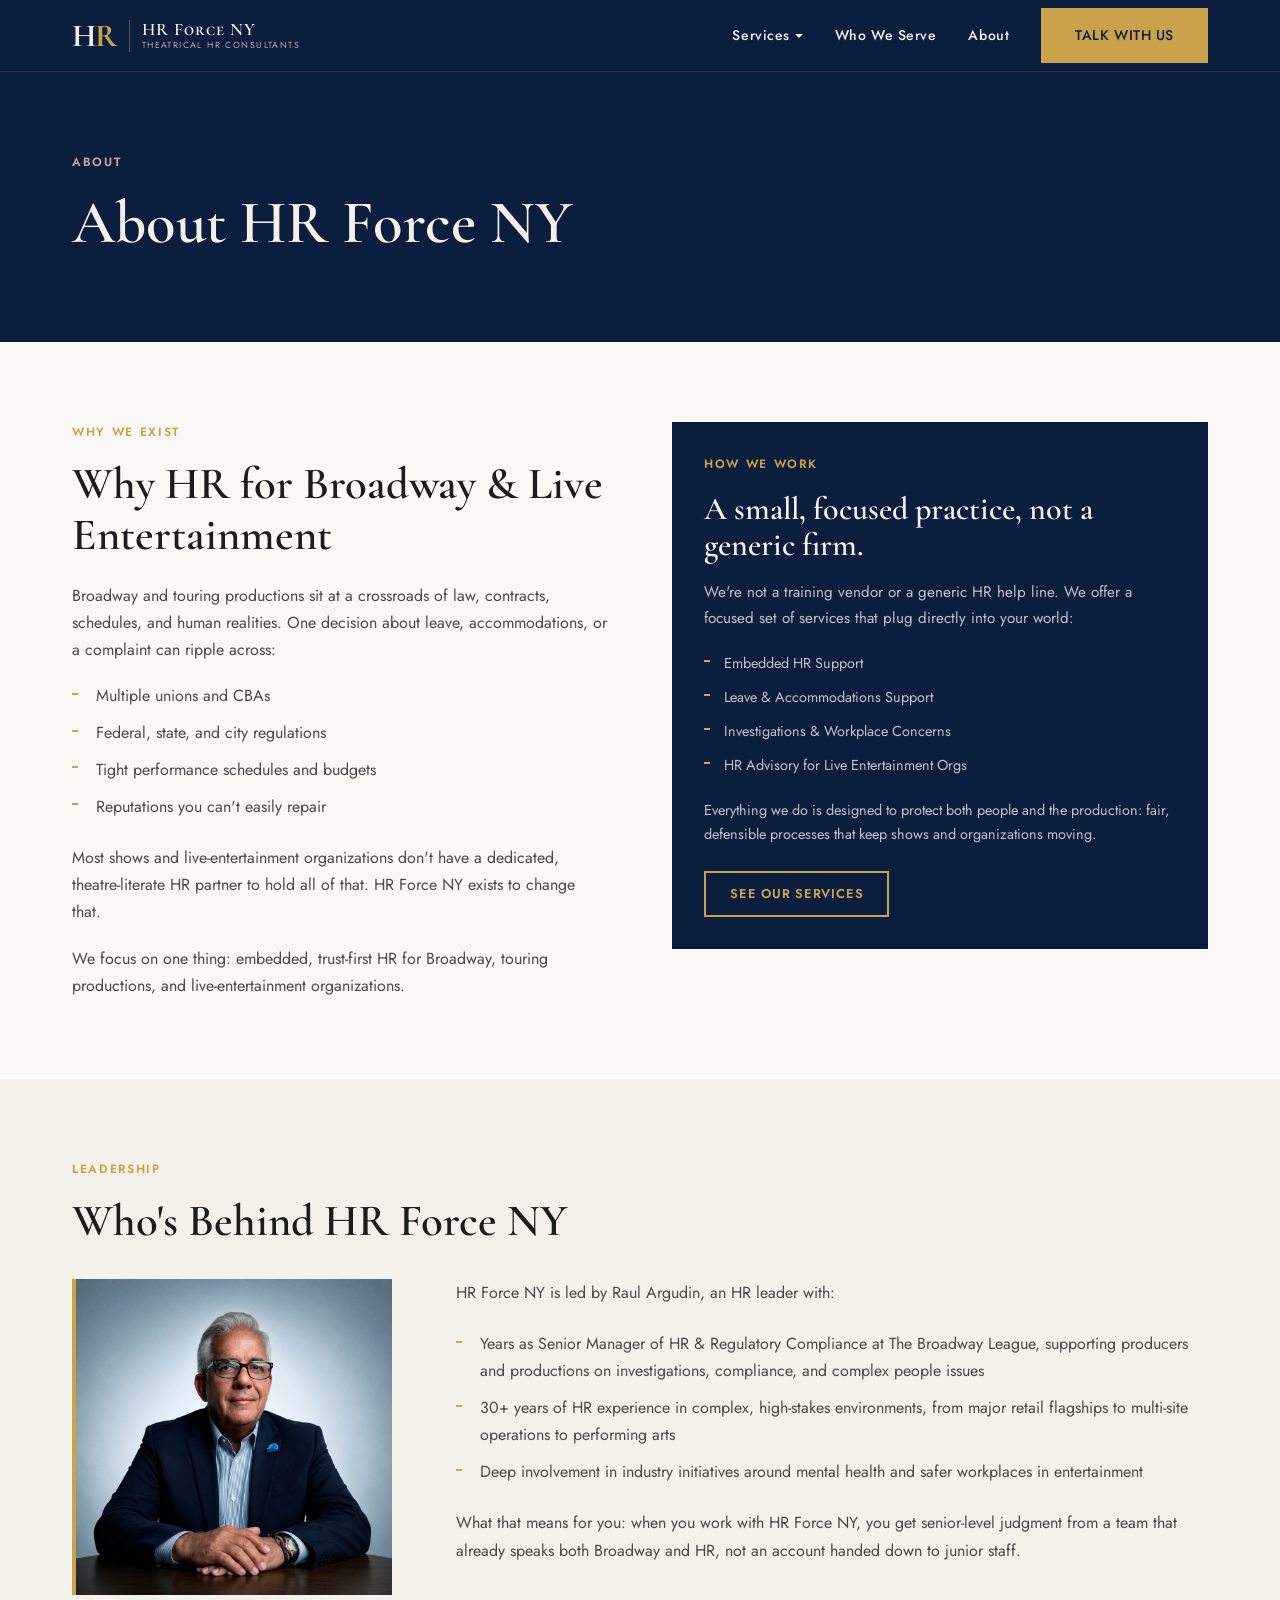
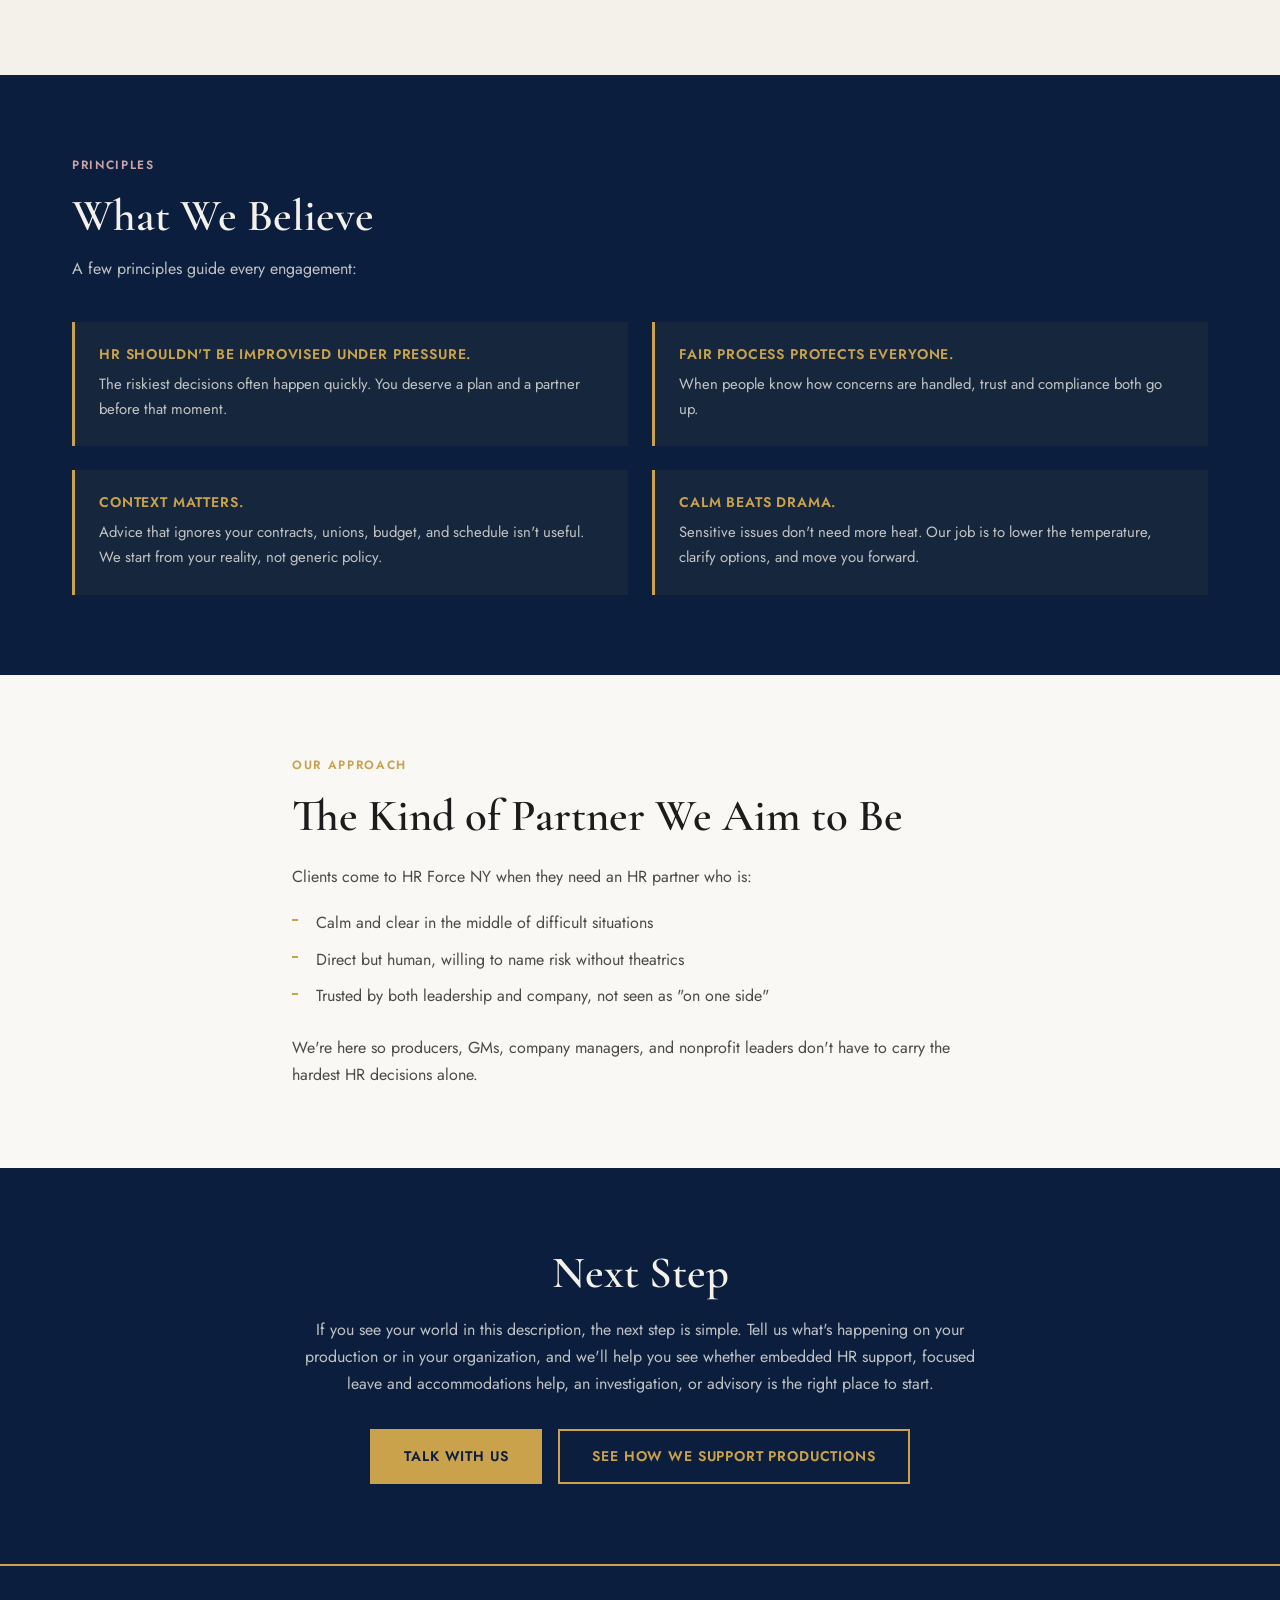
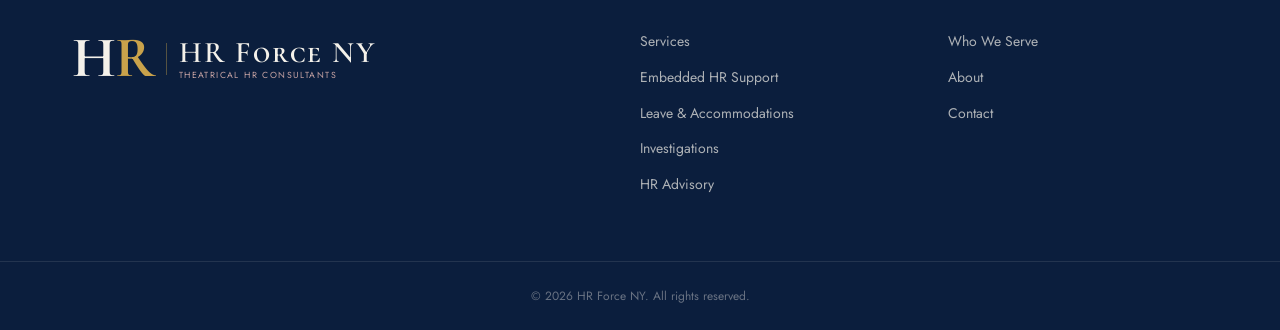
==== commit ee82850f: "Rename service: Embedded HR Retainers -> Embedded HR Support "Retainer" describes the billing model," ====
--- a/about/index.html
+++ b/about/index.html
@@ -25,7 +25,7 @@
       <div class="nav-dropdown">
         <a href="/services/">Services</a>
         <div class="dropdown-menu">
-          <a href="/services/embedded-hr-retainers/">Embedded HR Retainers</a>
+          <a href="/services/embedded-hr-support/">Embedded HR Support</a>
           <a href="/services/leave-accommodations/">Leave &amp; Accommodations Support</a>
           <a href="/services/investigations/">Investigations &amp; Workplace Concerns</a>
           <a href="/services/advisory/">HR Advisory for Live Entertainment Orgs</a>
@@ -68,7 +68,7 @@
         <h3 style="color:var(--cream);margin-bottom:1rem;">A small, focused practice, not a generic firm.</h3>
         <p style="color:rgba(244,241,234,0.78);font-size:0.95rem;">We're not a training vendor or a generic HR help line. We offer a focused set of services that plug directly into your world:</p>
         <ul style="margin-top:1rem;display:flex;flex-direction:column;gap:0.6rem;">
-          <li style="color:rgba(244,241,234,0.78);font-size:0.9rem;padding-left:1.25rem;position:relative;"><span style="position:absolute;left:0;top:0.6em;width:6px;height:2px;background:var(--gold);display:block;"></span>Embedded HR Retainers</li>
+          <li style="color:rgba(244,241,234,0.78);font-size:0.9rem;padding-left:1.25rem;position:relative;"><span style="position:absolute;left:0;top:0.6em;width:6px;height:2px;background:var(--gold);display:block;"></span>Embedded HR Support</li>
           <li style="color:rgba(244,241,234,0.78);font-size:0.9rem;padding-left:1.25rem;position:relative;"><span style="position:absolute;left:0;top:0.6em;width:6px;height:2px;background:var(--gold);display:block;"></span>Leave &amp; Accommodations Support</li>
           <li style="color:rgba(244,241,234,0.78);font-size:0.9rem;padding-left:1.25rem;position:relative;"><span style="position:absolute;left:0;top:0.6em;width:6px;height:2px;background:var(--gold);display:block;"></span>Investigations &amp; Workplace Concerns</li>
           <li style="color:rgba(244,241,234,0.78);font-size:0.9rem;padding-left:1.25rem;position:relative;"><span style="position:absolute;left:0;top:0.6em;width:6px;height:2px;background:var(--gold);display:block;"></span>HR Advisory for Live Entertainment Orgs</li>
@@ -150,7 +150,7 @@
 <section class="section-navy cta-band">
   <div class="container">
     <h2>Next Step</h2>
-    <p>If you see your world in this description, the next step is simple. Tell us what's happening on your production or in your organization, and we'll help you see whether an embedded retainer, focused leave support, an investigation, or advisory is the right place to start.</p>
+    <p>If you see your world in this description, the next step is simple. Tell us what's happening on your production or in your organization, and we'll help you see whether embedded HR support, focused leave and accommodations help, an investigation, or advisory is the right place to start.</p>
     <div class="btn-row">
       <a href="/contact/" class="btn-gold">Talk with us</a>
       <a href="/services/" class="btn-outline">See how we support productions</a>
@@ -172,7 +172,7 @@
     </div>
     <nav class="footer-nav">
       <a href="/services/">Services</a>
-      <a href="/services/embedded-hr-retainers/">Embedded HR Retainers</a>
+      <a href="/services/embedded-hr-support/">Embedded HR Support</a>
       <a href="/services/leave-accommodations/">Leave &amp; Accommodations</a>
       <a href="/services/investigations/">Investigations</a>
       <a href="/services/advisory/">HR Advisory</a>
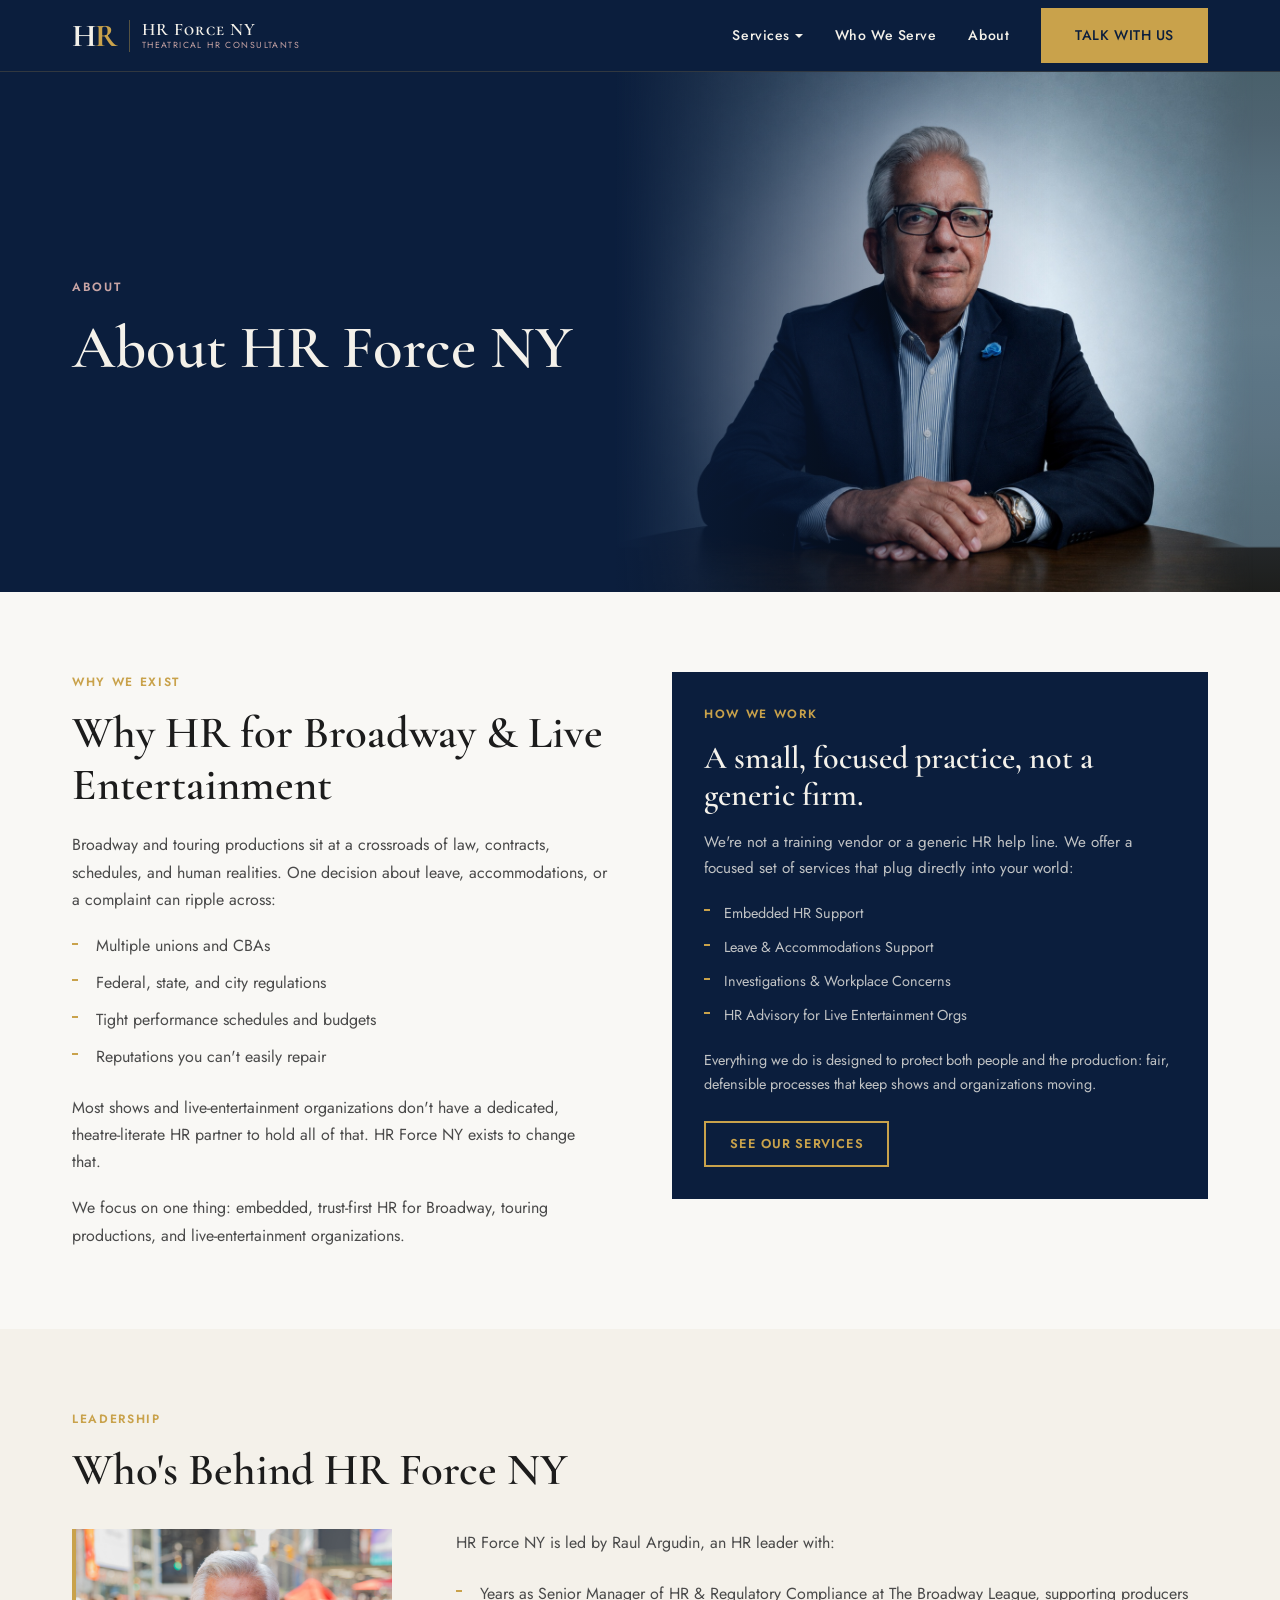
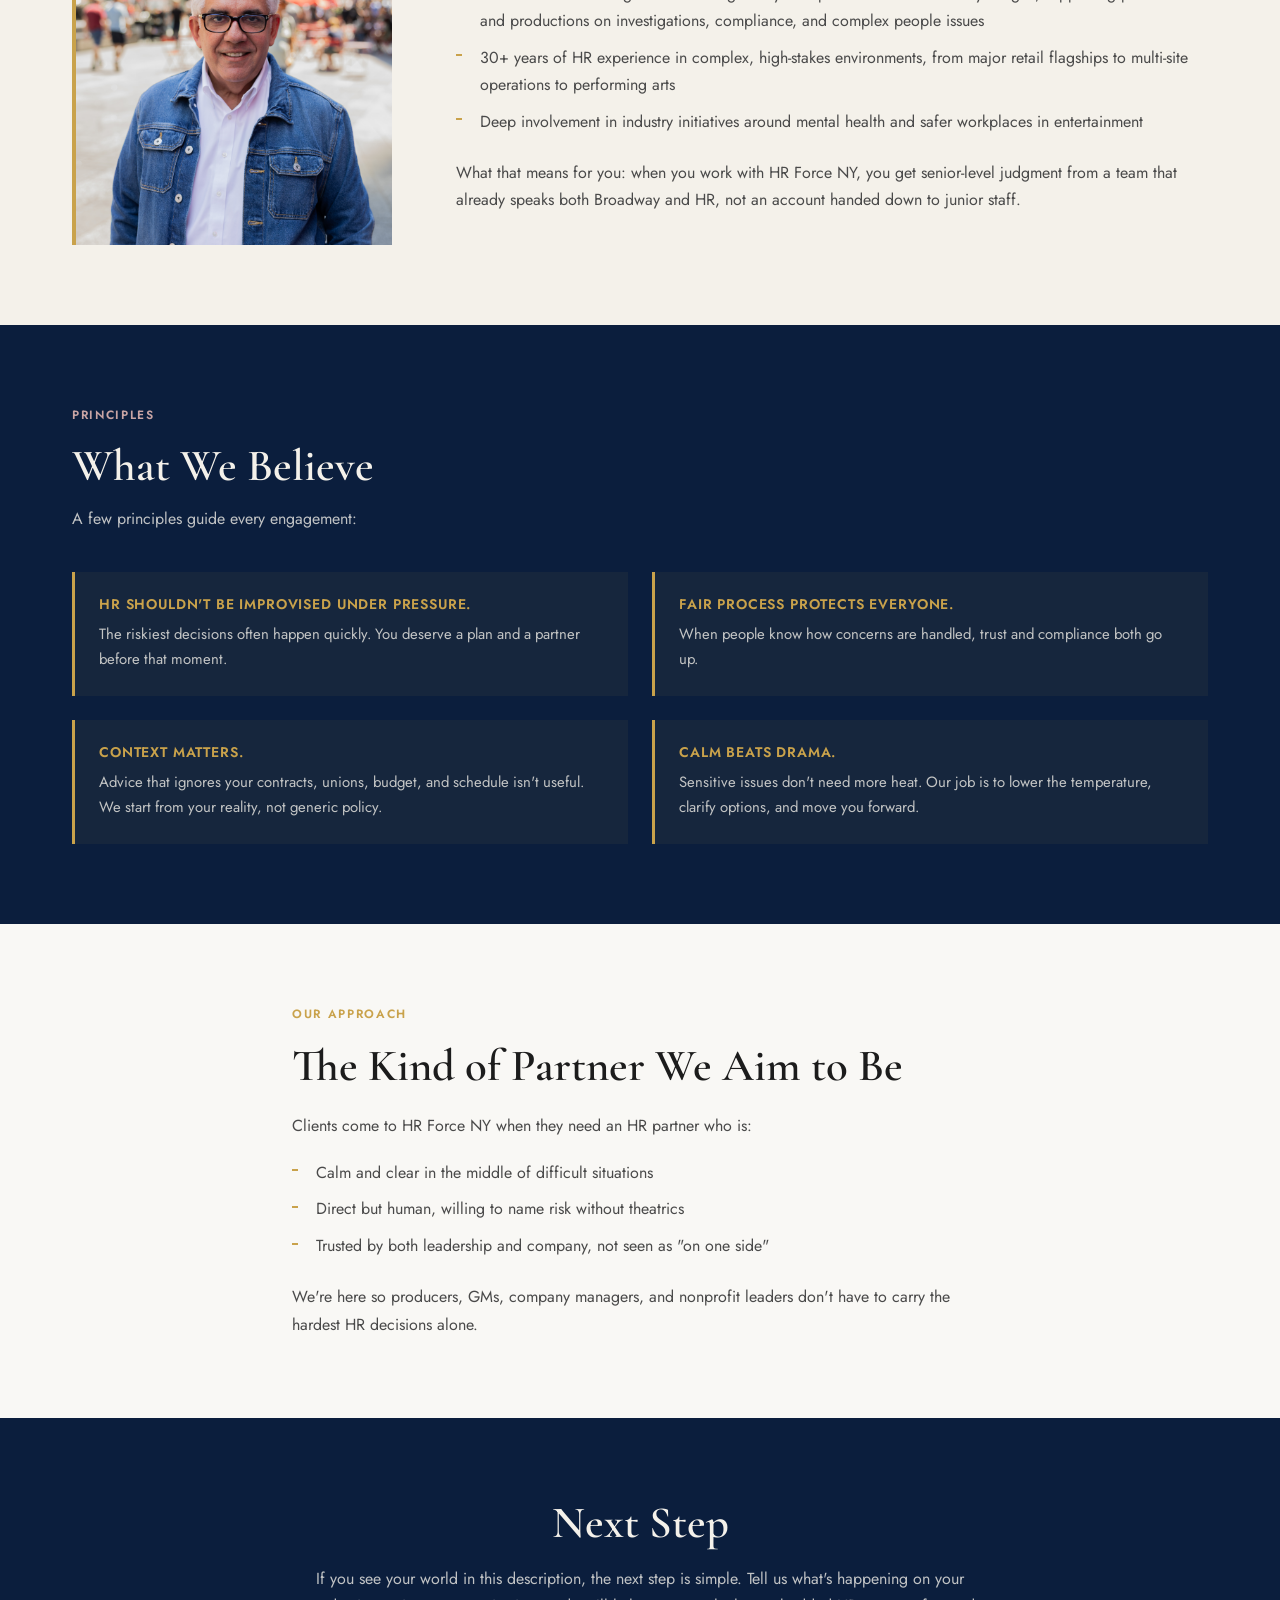
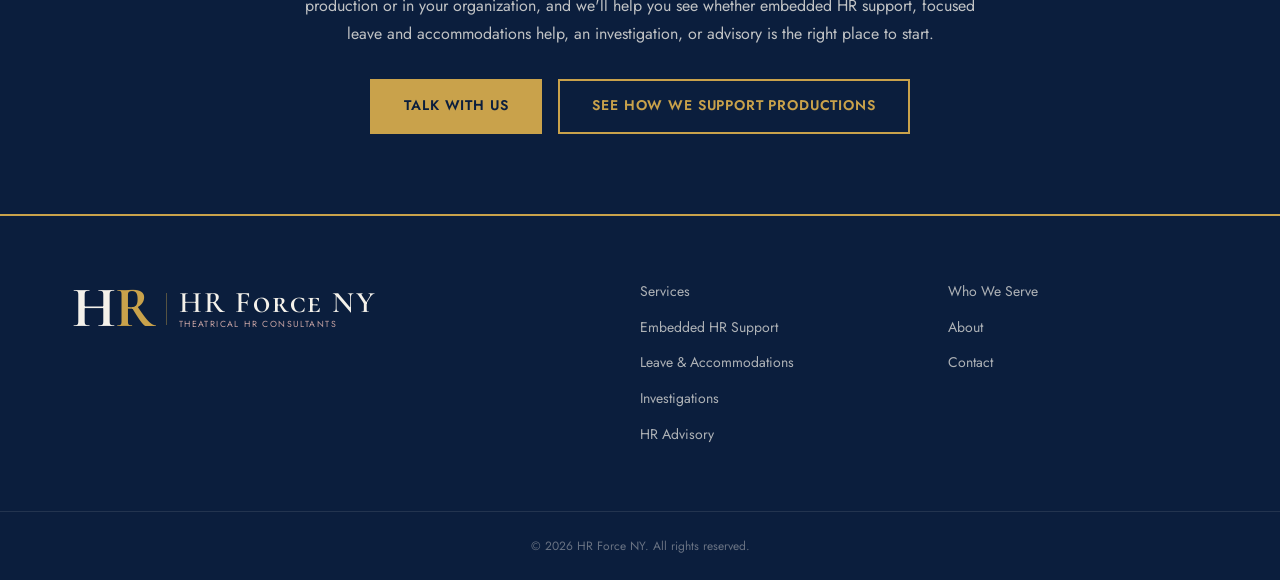
==== commit 2cfa48fc: "New studio portrait in homepage and About heroes; mobile Why Us fix - Homepage hero: swap B&W Broadw" ====
--- a/about/index.html
+++ b/about/index.html
@@ -39,7 +39,10 @@
 </header>
 
 <!-- HERO -->
-<section class="section-navy page-header">
+<section class="section-navy page-header page-header--photo">
+  <div class="hero-billboard__photo">
+    <img src="/images/raul-hero-studio.jpg" alt="Raul Argudin, founder of HR Force NY">
+  </div>
   <div class="container">
     <span class="eyebrow">About</span>
     <h1>About HR Force NY</h1>
@@ -89,7 +92,7 @@
     <h2 style="margin-bottom:0.5rem;">Who's Behind HR Force NY</h2>
     <div class="leader-bio">
       <div class="leader-photo">
-        <img src="/images/raul-portrait-formal.jpg" alt="Raul Argudin, founder of HR Force NY">
+        <img src="/images/raul-portrait.jpg" alt="Raul Argudin, founder of HR Force NY">
       </div>
       <div>
         <p style="color:var(--text-mid);margin-bottom:1.5rem;">HR Force NY is led by Raul Argudin, an HR leader with:</p>
--- a/css/styles.css
+++ b/css/styles.css
@@ -925,10 +925,17 @@
   overflow: hidden;
 }
 
+/* Background extends the studio backdrop (sampled from the photo's edges) so the
+   portrait can sit centered in the open space without cropping or a hard edge.
+   The hard stop at ~91.4% is where the tabletop begins. */
 .hero-billboard__photo {
   position: absolute;
   inset: 0;
   overflow: hidden;
+  background: linear-gradient(to bottom,
+    #49606b 0%, #4e6370 10%, #556c7a 20%, #5a7380 30%, #5f7786 40%,
+    #607988 50%, #5c7585 60%, #5b7281 70%, #566e7b 80%, #546a77 91.2%,
+    #232628 91.6%, #1d1e1c 100%);
 }
 
 /* Gradient: 100% navy on left, linear fade to transparent at ~62% */
@@ -941,13 +948,17 @@
   pointer-events: none;
 }
 
+/* Full-height portrait, Raul centered in the open space right of the text */
 .hero-billboard__photo img {
   position: absolute;
-  height: 155%;
+  top: 0;
+  left: 72.5%;
+  height: 100%;
   width: auto;
   max-width: none;
-  top: -45%;
-  right: calc(26vw - 607px);
+  transform: translateX(-50%);
+  -webkit-mask-image: linear-gradient(to right, transparent 0%, #000 8%, #000 92%, transparent 100%);
+  mask-image: linear-gradient(to right, transparent 0%, #000 8%, #000 92%, transparent 100%);
 }
 
 .hero-billboard__text {
@@ -1037,6 +1048,21 @@
   font-weight: 300;
   color: rgba(244, 241, 234, 0.78);
   max-width: 680px;
+}
+
+/* About: page header with the homepage hero portrait on the right */
+.page-header--photo {
+  position: relative;
+  display: flex;
+  align-items: center;
+  min-height: 520px;
+  overflow: hidden;
+}
+
+.page-header--photo .container {
+  position: relative;
+  z-index: 2;
+  width: 100%;
 }
 
 /* ============================================================
@@ -1081,6 +1107,10 @@
     display: none;
   }
 
+  .page-header--photo {
+    min-height: auto;
+  }
+
   .hero-billboard__text {
     padding: 4rem 2rem;
     max-width: 100%;
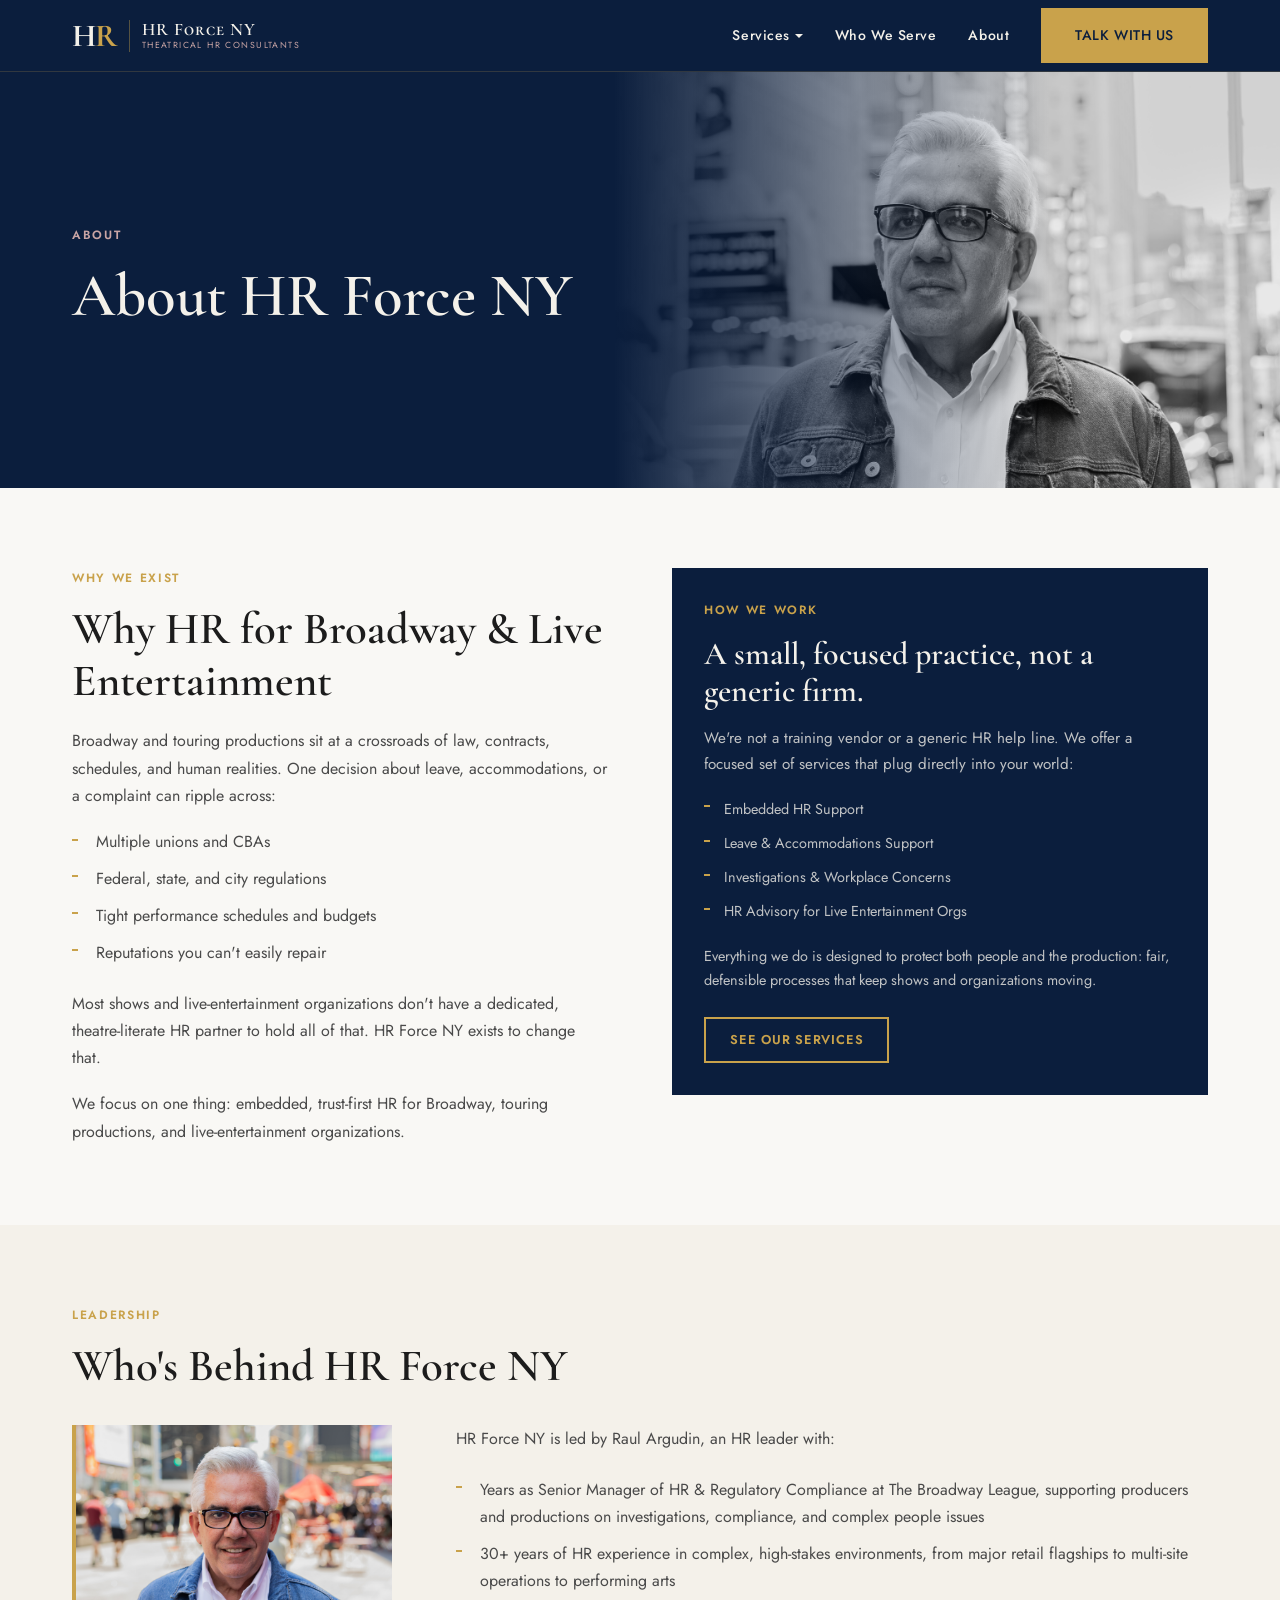
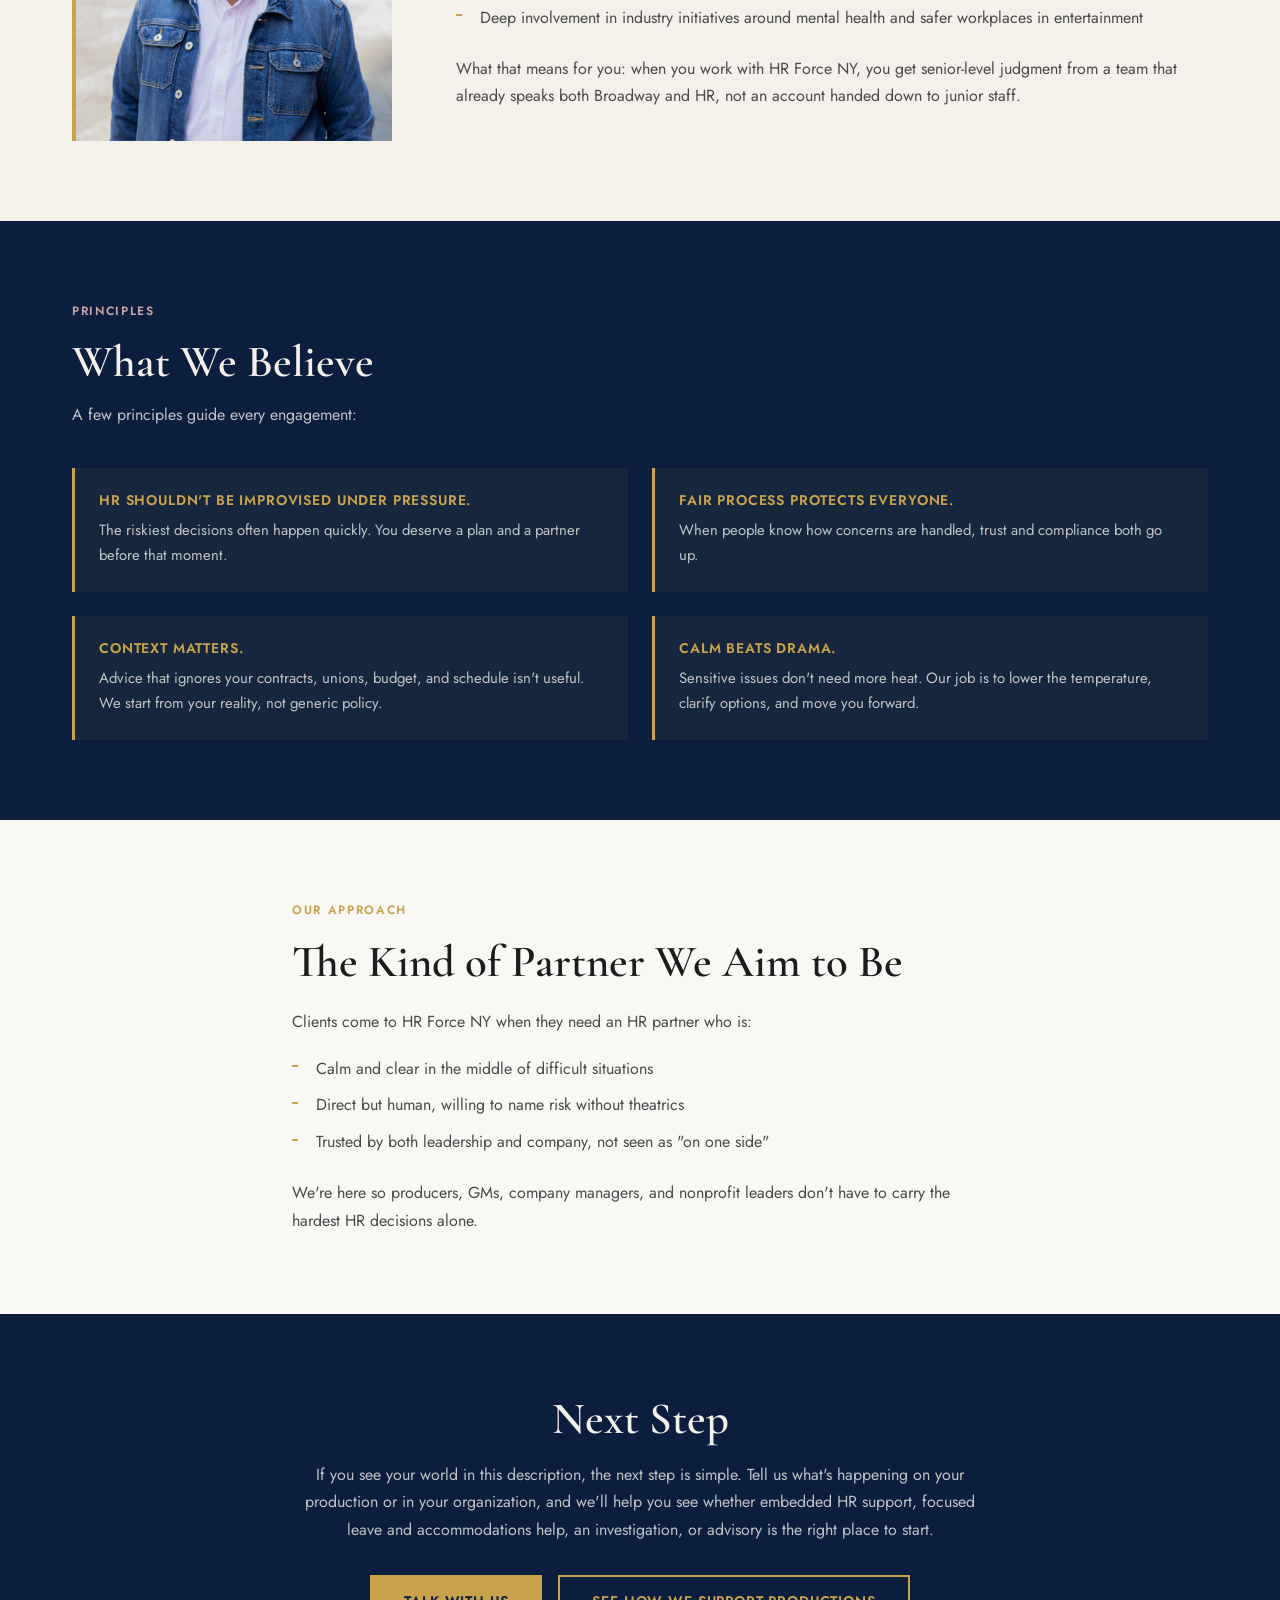
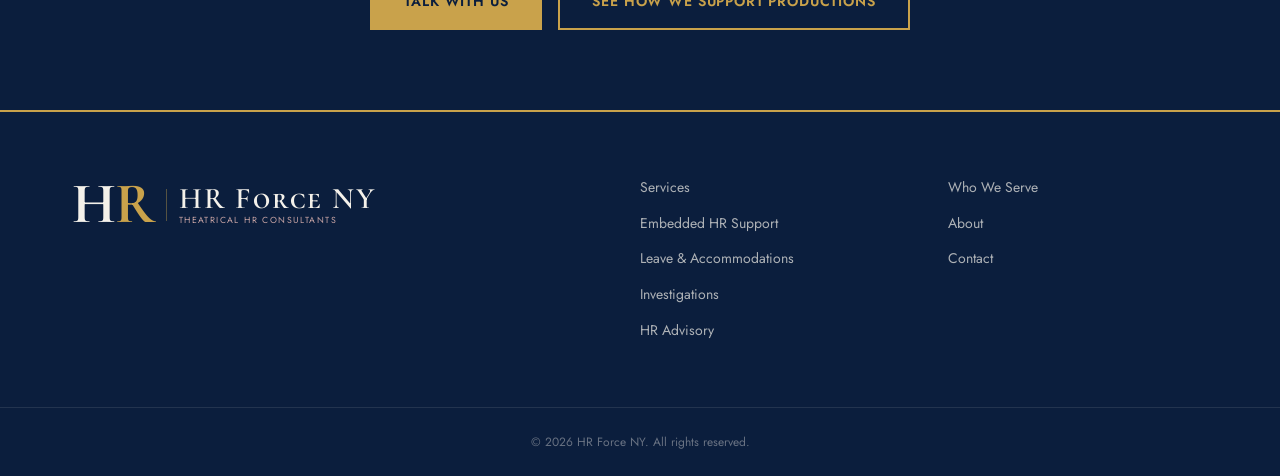
==== commit fa4cf324: "About hero: B&W Broadway photo, shorter header - Swap the studio portrait for the B&W Broadway photo" ====
--- a/about/index.html
+++ b/about/index.html
@@ -8,6 +8,7 @@
   <link rel="preconnect" href="https://fonts.gstatic.com" crossorigin>
   <link href="https://fonts.googleapis.com/css2?family=Cormorant+Garamond:ital,wght@0,400;0,600;0,700;1,400;1,600&family=Jost:wght@300;400;500;600&display=swap" rel="stylesheet">
   <link rel="stylesheet" href="/css/styles.css">
+  <script src="/js/nav.js" defer></script>
 </head>
 <body>
 
@@ -21,7 +22,12 @@
         <span class="logo-tagline">Theatrical HR Consultants</span>
       </span>
     </a>
-    <nav class="main-nav">
+    <button class="nav-toggle" type="button" aria-controls="main-nav" aria-expanded="false" aria-label="Open menu">
+      <span class="nav-toggle-bar"></span>
+      <span class="nav-toggle-bar"></span>
+      <span class="nav-toggle-bar"></span>
+    </button>
+    <nav class="main-nav" id="main-nav">
       <div class="nav-dropdown">
         <a href="/services/">Services</a>
         <div class="dropdown-menu">
@@ -41,7 +47,7 @@
 <!-- HERO -->
 <section class="section-navy page-header page-header--photo">
   <div class="hero-billboard__photo">
-    <img src="/images/raul-hero-studio.jpg" alt="Raul Argudin, founder of HR Force NY">
+    <img src="/images/raul-theater-bw.jpg" alt="Raul Argudin, founder of HR Force NY, on Broadway">
   </div>
   <div class="container">
     <span class="eyebrow">About</span>
--- a/css/styles.css
+++ b/css/styles.css
@@ -341,6 +341,34 @@
   color: var(--gold);
 }
 
+/* Mobile menu toggle (shown at 900px and below) */
+.nav-toggle {
+  display: none;
+  flex-direction: column;
+  justify-content: center;
+  gap: 5px;
+  width: 44px;
+  height: 44px;
+  padding: 0 10px;
+  margin-right: -10px;
+  background: none;
+  border: 0;
+  cursor: pointer;
+}
+.nav-toggle-bar {
+  display: block;
+  height: 2px;
+  background: var(--cream);
+  transition: transform 0.2s, opacity 0.2s;
+}
+.nav-toggle:focus-visible {
+  outline: 2px solid var(--gold);
+  outline-offset: 2px;
+}
+.nav-open .nav-toggle-bar:nth-child(1) { transform: translateY(7px) rotate(45deg); }
+.nav-open .nav-toggle-bar:nth-child(2) { opacity: 0; }
+.nav-open .nav-toggle-bar:nth-child(3) { transform: translateY(-7px) rotate(-45deg); }
+
 /* ============================================================
    FOOTER
    ============================================================ */
@@ -1050,12 +1078,12 @@
   max-width: 680px;
 }
 
-/* About: page header with the homepage hero portrait on the right */
+/* About: page header with the B&W Broadway photo on the right */
 .page-header--photo {
   position: relative;
   display: flex;
   align-items: center;
-  min-height: 520px;
+  min-height: 416px;
   overflow: hidden;
 }
 
@@ -1063,6 +1091,23 @@
   position: relative;
   z-index: 2;
   width: 100%;
+}
+
+/* Full-bleed street photo, so no studio backdrop. Sized in px against the fixed
+   416px header; the right offset tracks the viewport so Raul stays ~74% across
+   and the photo always bleeds off the right edge. */
+.page-header--photo .hero-billboard__photo {
+  background: var(--navy);
+}
+
+.page-header--photo .hero-billboard__photo img {
+  top: -234px; /* top of Raul's hair lands 40px below the nav */
+  left: auto;
+  right: min(0px, calc(26vw - 518px));
+  height: 832px;
+  transform: none;
+  -webkit-mask-image: linear-gradient(to right, transparent 0%, #000 15%);
+  mask-image: linear-gradient(to right, transparent 0%, #000 15%);
 }
 
 /* ============================================================
@@ -1084,6 +1129,71 @@
 
 
 @media (max-width: 900px) {
+  /* Header nav collapses into a dropdown panel */
+  .nav-toggle {
+    display: flex;
+  }
+
+  .main-nav {
+    display: none;
+    position: absolute;
+    top: 100%;
+    left: 0;
+    right: 0;
+    flex-direction: column;
+    align-items: stretch;
+    gap: 0;
+    padding: 0.5rem 2rem 1.75rem;
+    background: var(--navy);
+    border-bottom: 2px solid var(--gold);
+    max-height: calc(100vh - 72px);
+    overflow-y: auto;
+  }
+
+  .nav-open .main-nav {
+    display: flex;
+  }
+
+  .main-nav > a:not(.btn-gold),
+  .nav-dropdown > a {
+    padding: 1rem 0;
+    font-size: 1rem;
+    border-bottom: 1px solid rgba(244, 241, 234, 0.1);
+  }
+
+  .nav-dropdown > a::after {
+    display: none;
+  }
+
+  .dropdown-menu,
+  .nav-dropdown:hover .dropdown-menu,
+  .nav-dropdown:focus-within .dropdown-menu {
+    display: block;
+    position: static;
+    min-width: 0;
+    background: none;
+    border: 0;
+    border-bottom: 1px solid rgba(244, 241, 234, 0.1);
+    padding: 0.25rem 0 0.5rem 1rem;
+  }
+
+  .dropdown-menu a {
+    padding: 0.6rem 0;
+    font-size: 0.9rem;
+    white-space: normal;
+    color: rgba(244, 241, 234, 0.78);
+    border-bottom: none;
+  }
+
+  .dropdown-menu a:hover {
+    background: none;
+  }
+
+  .main-nav .btn-gold {
+    margin-top: 1.5rem;
+    text-align: center;
+  }
+
   .grid-2,
   .grid-3,
   .how-grid,
@@ -1136,14 +1246,6 @@
     gap: 2rem;
   }
 
-  .main-nav {
-    gap: 1rem;
-  }
-
-  .main-nav a:not(.btn-gold) {
-    display: none;
-  }
-
   h1 { font-size: 2.2rem; }
   h2 { font-size: 1.75rem; }
 
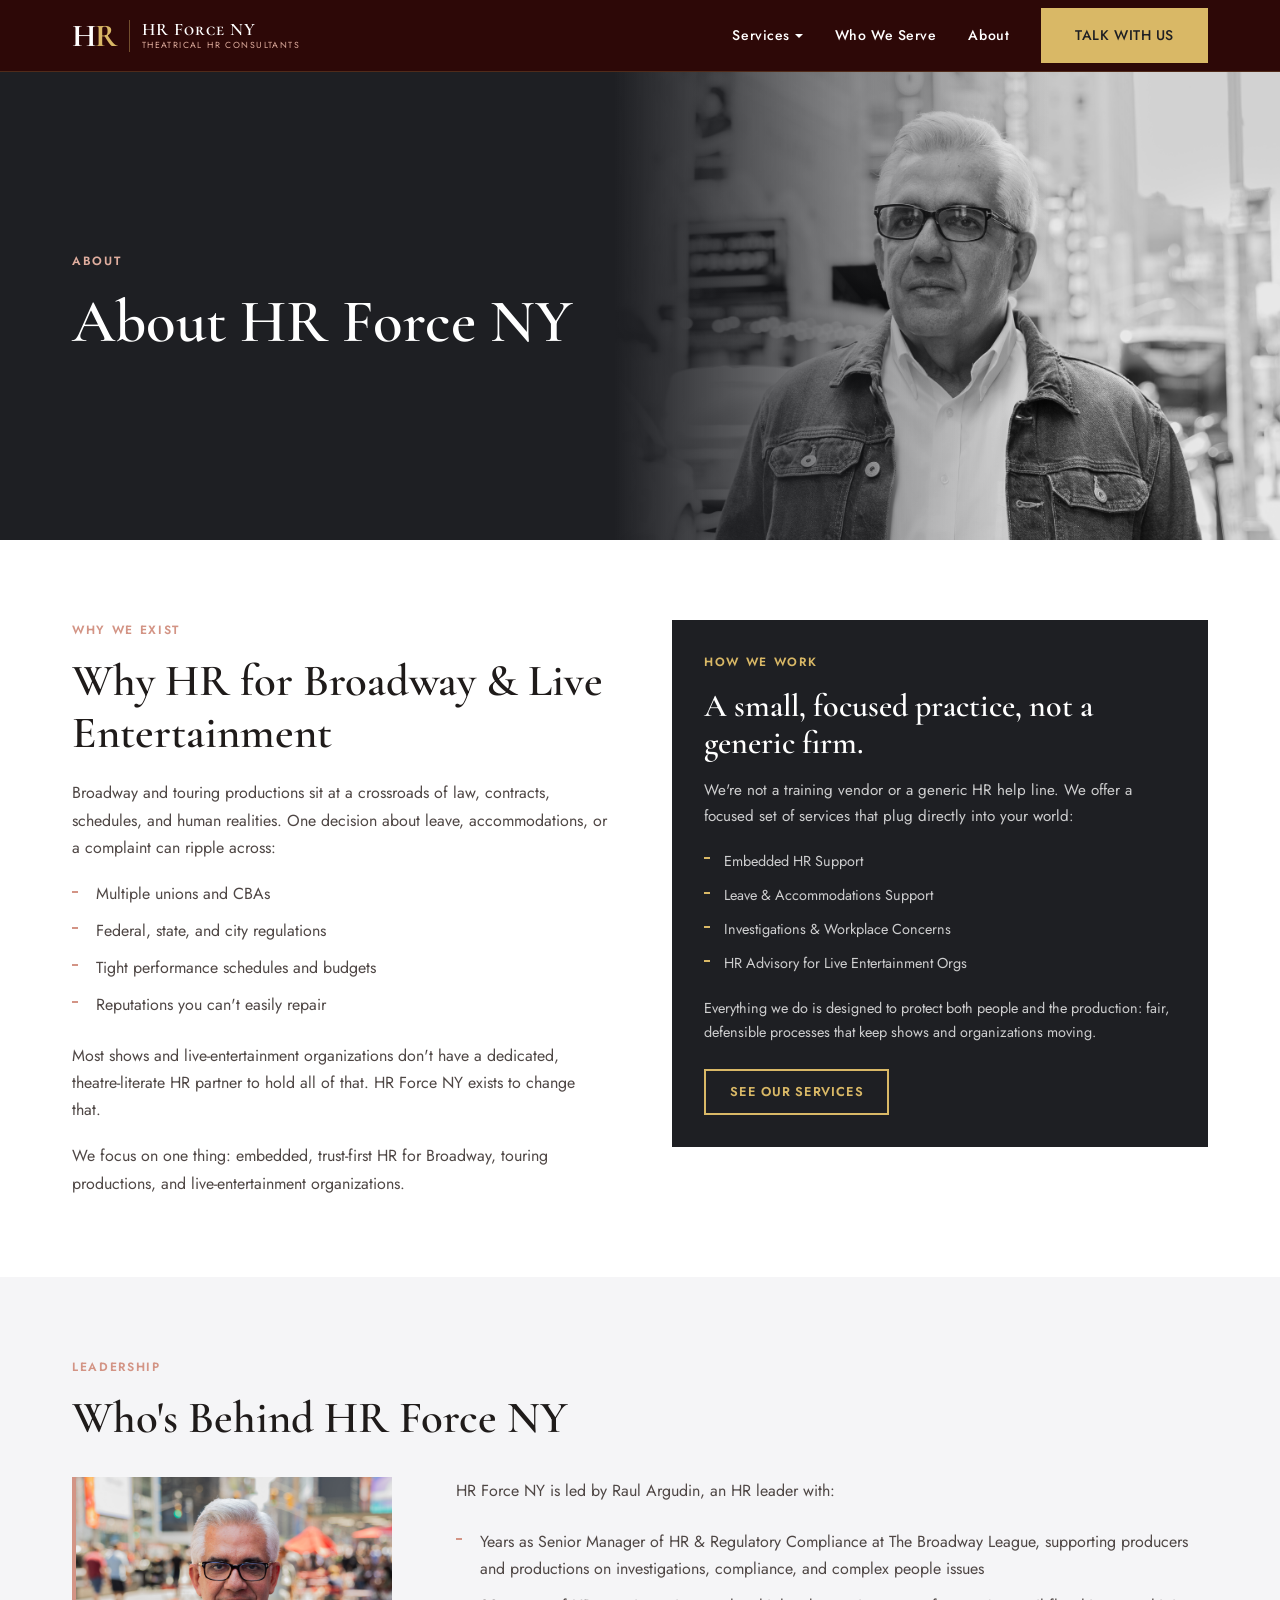
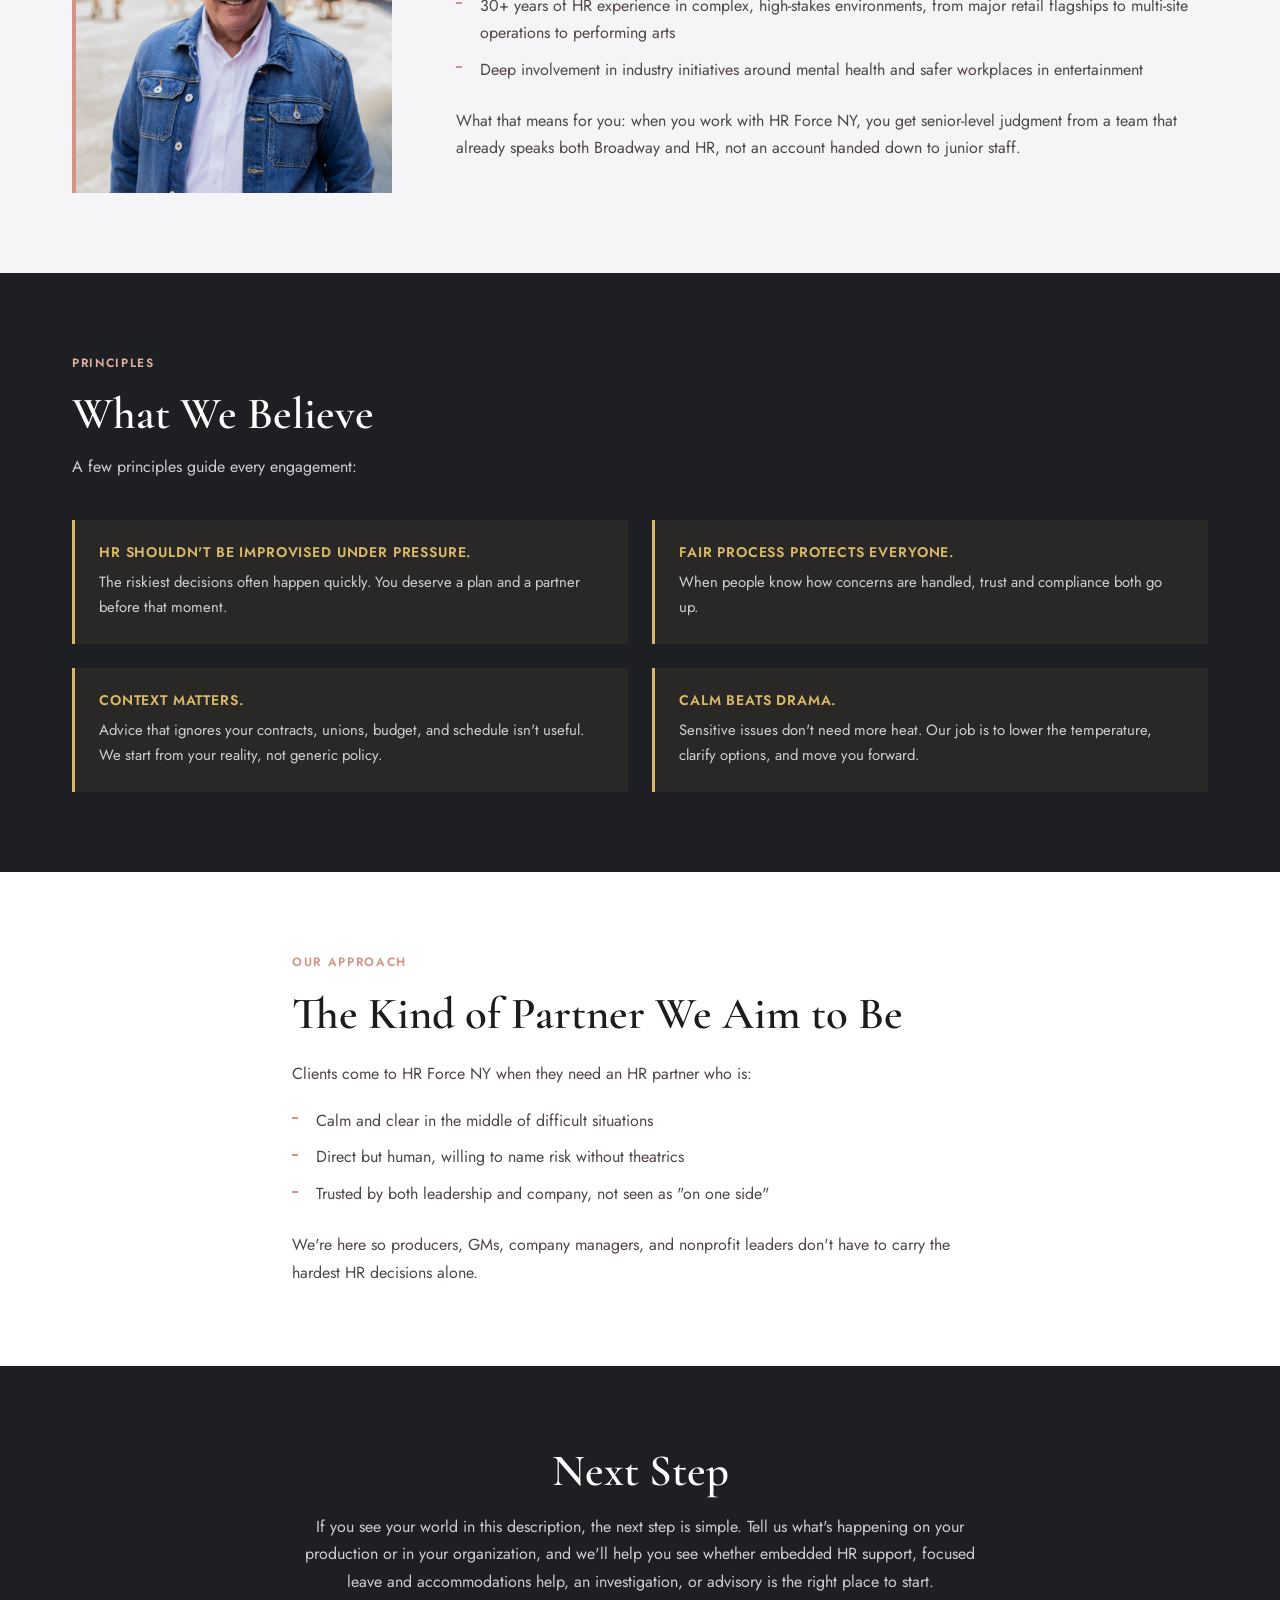
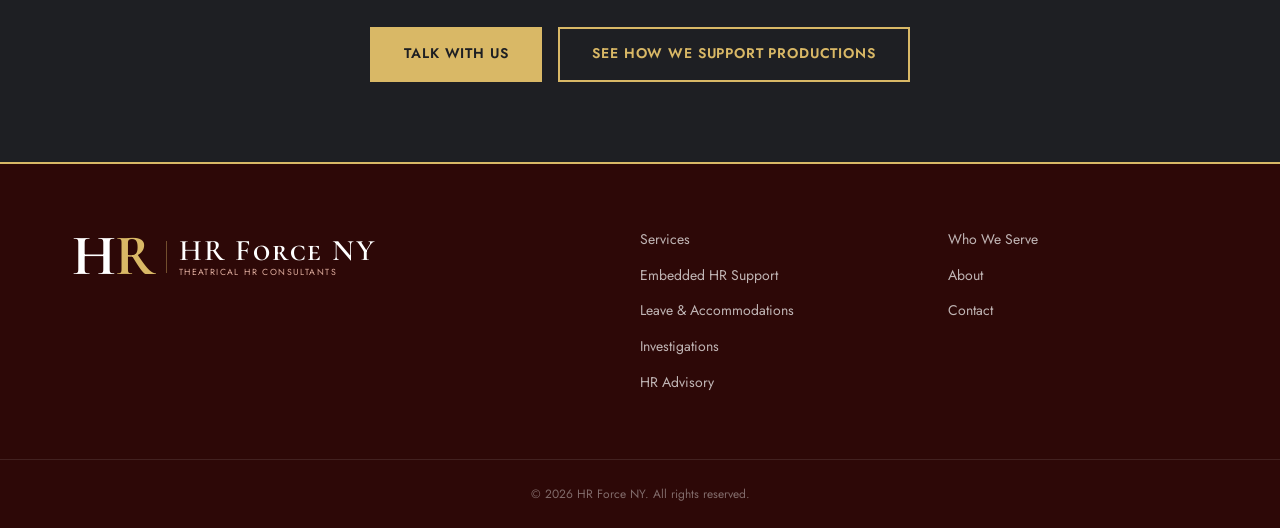
==== commit ab71ffb5: "Recolor site: slate, dark red, gold and coral palette Move away from the navy/gold scheme shared wit" ====
--- a/about/index.html
+++ b/about/index.html
@@ -72,17 +72,17 @@
         <p style="margin-top:1.5rem;color:var(--text-mid);">Most shows and live-entertainment organizations don't have a dedicated, theatre-literate HR partner to hold all of that. HR Force NY exists to change that.</p>
         <p style="color:var(--text-mid);">We focus on one thing: embedded, trust-first HR for Broadway, touring productions, and live-entertainment organizations.</p>
       </div>
-      <div style="padding:2rem;background:var(--navy);color:var(--cream);">
+      <div class="section-navy" style="padding:2rem;">
         <span class="eyebrow">How We Work</span>
         <h3 style="color:var(--cream);margin-bottom:1rem;">A small, focused practice, not a generic firm.</h3>
-        <p style="color:rgba(244,241,234,0.78);font-size:0.95rem;">We're not a training vendor or a generic HR help line. We offer a focused set of services that plug directly into your world:</p>
+        <p style="color:rgba(255,255,255,0.78);font-size:0.95rem;">We're not a training vendor or a generic HR help line. We offer a focused set of services that plug directly into your world:</p>
         <ul style="margin-top:1rem;display:flex;flex-direction:column;gap:0.6rem;">
-          <li style="color:rgba(244,241,234,0.78);font-size:0.9rem;padding-left:1.25rem;position:relative;"><span style="position:absolute;left:0;top:0.6em;width:6px;height:2px;background:var(--gold);display:block;"></span>Embedded HR Support</li>
-          <li style="color:rgba(244,241,234,0.78);font-size:0.9rem;padding-left:1.25rem;position:relative;"><span style="position:absolute;left:0;top:0.6em;width:6px;height:2px;background:var(--gold);display:block;"></span>Leave &amp; Accommodations Support</li>
-          <li style="color:rgba(244,241,234,0.78);font-size:0.9rem;padding-left:1.25rem;position:relative;"><span style="position:absolute;left:0;top:0.6em;width:6px;height:2px;background:var(--gold);display:block;"></span>Investigations &amp; Workplace Concerns</li>
-          <li style="color:rgba(244,241,234,0.78);font-size:0.9rem;padding-left:1.25rem;position:relative;"><span style="position:absolute;left:0;top:0.6em;width:6px;height:2px;background:var(--gold);display:block;"></span>HR Advisory for Live Entertainment Orgs</li>
+          <li style="color:rgba(255,255,255,0.78);font-size:0.9rem;padding-left:1.25rem;position:relative;"><span style="position:absolute;left:0;top:0.6em;width:6px;height:2px;background:var(--gold);display:block;"></span>Embedded HR Support</li>
+          <li style="color:rgba(255,255,255,0.78);font-size:0.9rem;padding-left:1.25rem;position:relative;"><span style="position:absolute;left:0;top:0.6em;width:6px;height:2px;background:var(--gold);display:block;"></span>Leave &amp; Accommodations Support</li>
+          <li style="color:rgba(255,255,255,0.78);font-size:0.9rem;padding-left:1.25rem;position:relative;"><span style="position:absolute;left:0;top:0.6em;width:6px;height:2px;background:var(--gold);display:block;"></span>Investigations &amp; Workplace Concerns</li>
+          <li style="color:rgba(255,255,255,0.78);font-size:0.9rem;padding-left:1.25rem;position:relative;"><span style="position:absolute;left:0;top:0.6em;width:6px;height:2px;background:var(--gold);display:block;"></span>HR Advisory for Live Entertainment Orgs</li>
         </ul>
-        <p style="margin-top:1.25rem;color:rgba(244,241,234,0.78);font-size:0.9rem;">Everything we do is designed to protect both people and the production: fair, defensible processes that keep shows and organizations moving.</p>
+        <p style="margin-top:1.25rem;color:rgba(255,255,255,0.78);font-size:0.9rem;">Everything we do is designed to protect both people and the production: fair, defensible processes that keep shows and organizations moving.</p>
         <div style="margin-top:1.5rem;">
           <a href="/services/" class="btn-outline" style="font-size:0.8rem;padding:0.65rem 1.5rem;">See our services</a>
         </div>
@@ -118,7 +118,7 @@
   <div class="container">
     <span class="eyebrow">Principles</span>
     <h2 style="margin-bottom:0.75rem;">What We Believe</h2>
-    <p style="color:rgba(244,241,234,0.78);max-width:600px;margin-bottom:0.5rem;">A few principles guide every engagement:</p>
+    <p style="color:rgba(255,255,255,0.78);max-width:600px;margin-bottom:0.5rem;">A few principles guide every engagement:</p>
     <div class="principles-grid">
       <div class="principle-card">
         <h4>HR shouldn't be improvised under pressure.</h4>
--- a/css/styles.css
+++ b/css/styles.css
@@ -9,16 +9,48 @@
 }
 
 :root {
-  --navy:     #0B1E3D;
-  --gold:     #C9A24B;
-  --cream:    #F4F1EA;
-  --rose:     #C9A5A5;
-  --page-bg:  #F9F8F5;
+  /* Slate, dark red, gold & white palette */
+  --slate:    #1e1f23;
+  --red:      #4A1411;
+  --red-deep: #2d0807;
+  --blush:    #E0AE9F;
+  --coral:    #d39485;
+  --brand-gold:       #D9B866;
+  --brand-gold-hover: #e5c683;
+
+  /* Buttons are gold on every surface */
+  --btn-bg:       var(--brand-gold);
+  --btn-hover-bg: var(--brand-gold-hover);
+
+  /* Legacy token names, remapped. White surfaces are the default:
+     highlights there are coral. Dark surfaces re-scope them to gold below. */
+  --navy:     var(--slate);
+  --gold:     var(--coral);
+  --gold-hover: #C47F6F;
+  --btn-ink:       var(--slate);
+  --btn-hover-ink: var(--slate);
+  --cream:    #f5f5f7;
+  --rose:     #9A5A4F;
+  --page-bg:  #FFFFFF;
   --white:    #FFFFFF;
-  --text-dark: #1C1C1C;
-  --text-mid:  #4A4A4A;
-  --text-light: #D4CEC5;
+  --text-dark: #1F1B1A;
+  --text-mid:  #4F4745;
+  --text-light: #D9CCC8;
   --max-width: 1200px;
+}
+
+/* Dark surfaces: gold highlights */
+.section-navy,
+.site-header,
+.site-footer,
+.hero-billboard,
+.minefield-card {
+  --gold:       var(--brand-gold);
+  --gold-hover: var(--brand-gold-hover);
+  --btn-ink:       var(--slate);
+  --btn-hover-ink: var(--slate);
+  --rose:  var(--blush);
+  --cream: #FFFFFF;
 }
 
 html {
@@ -101,7 +133,7 @@
 .section-navy h4 { color: var(--cream); }
 
 .section-navy p,
-.section-navy li { color: rgba(244, 241, 234, 0.82); }
+.section-navy li { color: rgba(255, 255, 255, 0.82); }
 
 ul {
   list-style: none;
@@ -124,7 +156,7 @@
   background: var(--gold);
 }
 
-.section-navy .bullet-list li { color: rgba(244, 241, 234, 0.82); }
+.section-navy .bullet-list li { color: rgba(255, 255, 255, 0.82); }
 .section-navy .bullet-list li::before { background: var(--gold); }
 
 /* ============================================================
@@ -133,8 +165,30 @@
 
 .btn-gold {
   display: inline-block;
-  background: var(--gold);
-  color: var(--navy);
+  background: var(--btn-bg);
+  color: var(--btn-ink);
+  font-family: 'Jost', sans-serif;
+  font-weight: 600;
+  font-size: 0.875rem;
+  letter-spacing: 0.06em;
+  text-transform: uppercase;
+  padding: 0.85rem 2rem;
+  border: 2px solid var(--btn-bg);
+  cursor: pointer;
+  transition: background 0.2s, color 0.2s;
+  text-decoration: none;
+}
+
+.btn-gold:hover {
+  background: var(--btn-hover-bg);
+  border-color: var(--btn-hover-bg);
+  color: var(--btn-hover-ink);
+}
+
+.btn-outline {
+  display: inline-block;
+  background: transparent;
+  color: var(--gold);
   font-family: 'Jost', sans-serif;
   font-weight: 600;
   font-size: 0.875rem;
@@ -147,28 +201,6 @@
   text-decoration: none;
 }
 
-.btn-gold:hover {
-  background: #b88e3b;
-  border-color: #b88e3b;
-  color: var(--page-bg);
-}
-
-.btn-outline {
-  display: inline-block;
-  background: transparent;
-  color: var(--gold);
-  font-family: 'Jost', sans-serif;
-  font-weight: 600;
-  font-size: 0.875rem;
-  letter-spacing: 0.06em;
-  text-transform: uppercase;
-  padding: 0.85rem 2rem;
-  border: 2px solid var(--gold);
-  cursor: pointer;
-  transition: background 0.2s, color 0.2s;
-  text-decoration: none;
-}
-
 .btn-outline:hover {
   background: var(--gold);
   color: var(--navy);
@@ -190,9 +222,9 @@
   position: sticky;
   top: 0;
   z-index: 100;
-  background: var(--navy);
+  background: var(--red-deep);
   height: 72px;
-  border-bottom: 1px solid rgba(201, 162, 75, 0.2);
+  border-bottom: 1px solid color-mix(in srgb, var(--gold) 20%, transparent);
 }
 
 .header-inner {
@@ -230,7 +262,7 @@
 .logo-wordmark .logo-divider {
   width: 1px;
   height: 32px;
-  background: rgba(201,162,75,0.4);
+  background: color-mix(in srgb, var(--gold) 40%, transparent);
 }
 .logo-wordmark .logo-text {
   display: flex;
@@ -277,11 +309,11 @@
 }
 
 .main-nav .btn-gold {
-  color: var(--navy);
+  color: var(--btn-ink);
 }
 
 .main-nav .btn-gold:hover {
-  color: var(--page-bg);
+  color: var(--btn-hover-ink);
 }
 
 /* Services dropdown */
@@ -313,8 +345,8 @@
   position: absolute;
   top: 100%;
   left: 0;
-  background: var(--navy);
-  border: 1px solid rgba(201,162,75,0.3);
+  background: var(--red-deep);
+  border: 1px solid color-mix(in srgb, var(--gold) 30%, transparent);
   border-top: 2px solid var(--gold);
   min-width: 260px;
   z-index: 200;
@@ -337,7 +369,7 @@
   border-bottom: none;
 }
 .dropdown-menu a:hover {
-  background: rgba(201,162,75,0.08);
+  background: color-mix(in srgb, var(--gold) 8%, transparent);
   color: var(--gold);
 }
 
@@ -374,7 +406,7 @@
    ============================================================ */
 
 .site-footer {
-  background: var(--navy);
+  background: var(--red-deep);
   border-top: 2px solid var(--gold);
 }
 
@@ -423,7 +455,7 @@
 .footer-nav a {
   font-family: 'Jost', sans-serif;
   font-size: 0.875rem;
-  color: rgba(244, 241, 234, 0.7);
+  color: rgba(255, 255, 255, 0.7);
   text-decoration: none;
   transition: color 0.2s;
 }
@@ -433,7 +465,7 @@
 }
 
 .footer-legal {
-  border-top: 1px solid rgba(244, 241, 234, 0.1);
+  border-top: 1px solid rgba(255, 255, 255, 0.1);
   padding: 1.5rem 2rem;
   text-align: center;
 }
@@ -441,7 +473,7 @@
 .footer-legal p {
   font-family: 'Jost', sans-serif;
   font-size: 0.75rem;
-  color: rgba(244, 241, 234, 0.4);
+  color: rgba(255, 255, 255, 0.4);
   margin: 0;
 }
 
@@ -463,7 +495,7 @@
   font-size: 1.15rem;
   font-weight: 300;
   line-height: 1.75;
-  color: rgba(244, 241, 234, 0.78);
+  color: rgba(255, 255, 255, 0.78);
   max-width: 620px;
   margin-bottom: 0;
 }
@@ -476,7 +508,7 @@
   background: var(--white);
   border-left: 4px solid var(--gold);
   padding: 2rem;
-  box-shadow: 0 2px 16px rgba(11, 30, 61, 0.06);
+  box-shadow: 0 2px 16px rgba(30, 31, 35, 0.15);
   display: flex;
   flex-direction: column;
   gap: 1rem;
@@ -606,7 +638,7 @@
   gap: 0.75rem;
   font-size: 0.875rem;
   line-height: 1.5;
-  color: rgba(244, 241, 234, 0.85);
+  color: rgba(255, 255, 255, 0.85);
 }
 
 .pressure-list li::before {
@@ -621,7 +653,7 @@
 .card-divider {
   width: 100%;
   height: 1px;
-  background: rgba(201, 162, 75, 0.2);
+  background: color-mix(in srgb, var(--gold) 20%, transparent);
   margin: 1.5rem 0;
 }
 
@@ -631,14 +663,14 @@
   font-weight: 600;
   font-size: 0.925rem;
   line-height: 1.6;
-  color: rgba(244, 241, 234, 0.6);
+  color: rgba(255, 255, 255, 0.6);
 }
 
 .pullquote {
   border-left: 3px solid var(--gold);
   padding: 1.5rem 2rem;
   margin: 2.5rem 0 0;
-  background: rgba(201, 162, 75, 0.06);
+  background: color-mix(in srgb, var(--gold) 6%, transparent);
 }
 
 .pullquote blockquote {
@@ -734,7 +766,7 @@
 .how-block p,
 .how-block li {
   font-size: 0.93rem;
-  color: rgba(244, 241, 234, 0.78);
+  color: rgba(255, 255, 255, 0.78);
 }
 
 /* ============================================================
@@ -751,7 +783,7 @@
 .principle-card {
   border-left: 3px solid var(--gold);
   padding: 1.5rem;
-  background: rgba(201, 162, 75, 0.06);
+  background: color-mix(in srgb, var(--gold) 6%, transparent);
 }
 
 .principle-card h4 {
@@ -766,7 +798,7 @@
 
 .principle-card p {
   font-size: 0.93rem;
-  color: rgba(244, 241, 234, 0.78);
+  color: rgba(255, 255, 255, 0.78);
   margin: 0;
 }
 
@@ -786,7 +818,7 @@
 .cta-band p {
   max-width: 680px;
   margin: 0 auto 2rem;
-  color: rgba(244, 241, 234, 0.78);
+  color: rgba(255, 255, 255, 0.78);
 }
 
 .cta-band .btn-row {
@@ -852,7 +884,7 @@
   background: var(--white);
   border-left: 4px solid var(--gold);
   padding: 2.5rem;
-  box-shadow: 0 2px 20px rgba(11, 30, 61, 0.07);
+  box-shadow: 0 2px 20px rgba(30, 31, 35, 0.15);
 }
 
 .form-group {
@@ -878,7 +910,7 @@
   font-size: 0.95rem;
   color: var(--text-dark);
   background: var(--page-bg);
-  border: 1px solid #D8D4CC;
+  border: 1px solid #DDDCDA;
   padding: 0.75rem 1rem;
   outline: none;
   transition: border-color 0.2s, box-shadow 0.2s;
@@ -897,7 +929,7 @@
 .form-group select:focus,
 .form-group textarea:focus {
   border-color: var(--gold);
-  box-shadow: 0 0 0 2px rgba(201, 162, 75, 0.2);
+  box-shadow: 0 0 0 2px color-mix(in srgb, var(--gold) 20%, transparent);
 }
 
 .form-group textarea {
@@ -921,7 +953,7 @@
 .prefer-email {
   margin-top: 2.5rem;
   padding-top: 2rem;
-  border-top: 1px solid rgba(201, 162, 75, 0.3);
+  border-top: 1px solid color-mix(in srgb, var(--gold) 30%, transparent);
 }
 
 .prefer-email h3 {
@@ -1014,7 +1046,7 @@
   font-size: 1.1rem;
   font-weight: 300;
   line-height: 1.75;
-  color: rgba(244, 241, 234, 0.78);
+  color: rgba(255, 255, 255, 0.78);
   max-width: 500px;
   margin-bottom: 0;
 }
@@ -1074,7 +1106,7 @@
   font-family: 'Jost', sans-serif;
   font-size: 1.1rem;
   font-weight: 300;
-  color: rgba(244, 241, 234, 0.78);
+  color: rgba(255, 255, 255, 0.78);
   max-width: 680px;
 }
 
@@ -1083,7 +1115,7 @@
   position: relative;
   display: flex;
   align-items: center;
-  min-height: 416px;
+  min-height: 468px;
   overflow: hidden;
 }
 
@@ -1094,7 +1126,7 @@
 }
 
 /* Full-bleed street photo, so no studio backdrop. Sized in px against the fixed
-   416px header; the right offset tracks the viewport so Raul stays ~74% across
+   468px header; the right offset tracks the viewport so Raul stays ~74% across
    and the photo always bleeds off the right edge. */
 .page-header--photo .hero-billboard__photo {
   background: var(--navy);
@@ -1116,7 +1148,7 @@
 
 .text-link {
   color: var(--gold);
-  border-bottom: 1px solid rgba(201, 162, 75, 0.4);
+  border-bottom: 1px solid color-mix(in srgb, var(--gold) 40%, transparent);
   padding-bottom: 1px;
   transition: border-color 0.2s;
 }
@@ -1144,7 +1176,7 @@
     align-items: stretch;
     gap: 0;
     padding: 0.5rem 2rem 1.75rem;
-    background: var(--navy);
+    background: var(--red-deep);
     border-bottom: 2px solid var(--gold);
     max-height: calc(100vh - 72px);
     overflow-y: auto;
@@ -1158,7 +1190,7 @@
   .nav-dropdown > a {
     padding: 1rem 0;
     font-size: 1rem;
-    border-bottom: 1px solid rgba(244, 241, 234, 0.1);
+    border-bottom: 1px solid rgba(255, 255, 255, 0.1);
   }
 
   .nav-dropdown > a::after {
@@ -1173,7 +1205,7 @@
     min-width: 0;
     background: none;
     border: 0;
-    border-bottom: 1px solid rgba(244, 241, 234, 0.1);
+    border-bottom: 1px solid rgba(255, 255, 255, 0.1);
     padding: 0.25rem 0 0.5rem 1rem;
   }
 
@@ -1181,7 +1213,7 @@
     padding: 0.6rem 0;
     font-size: 0.9rem;
     white-space: normal;
-    color: rgba(244, 241, 234, 0.78);
+    color: rgba(255, 255, 255, 0.78);
     border-bottom: none;
   }
 
